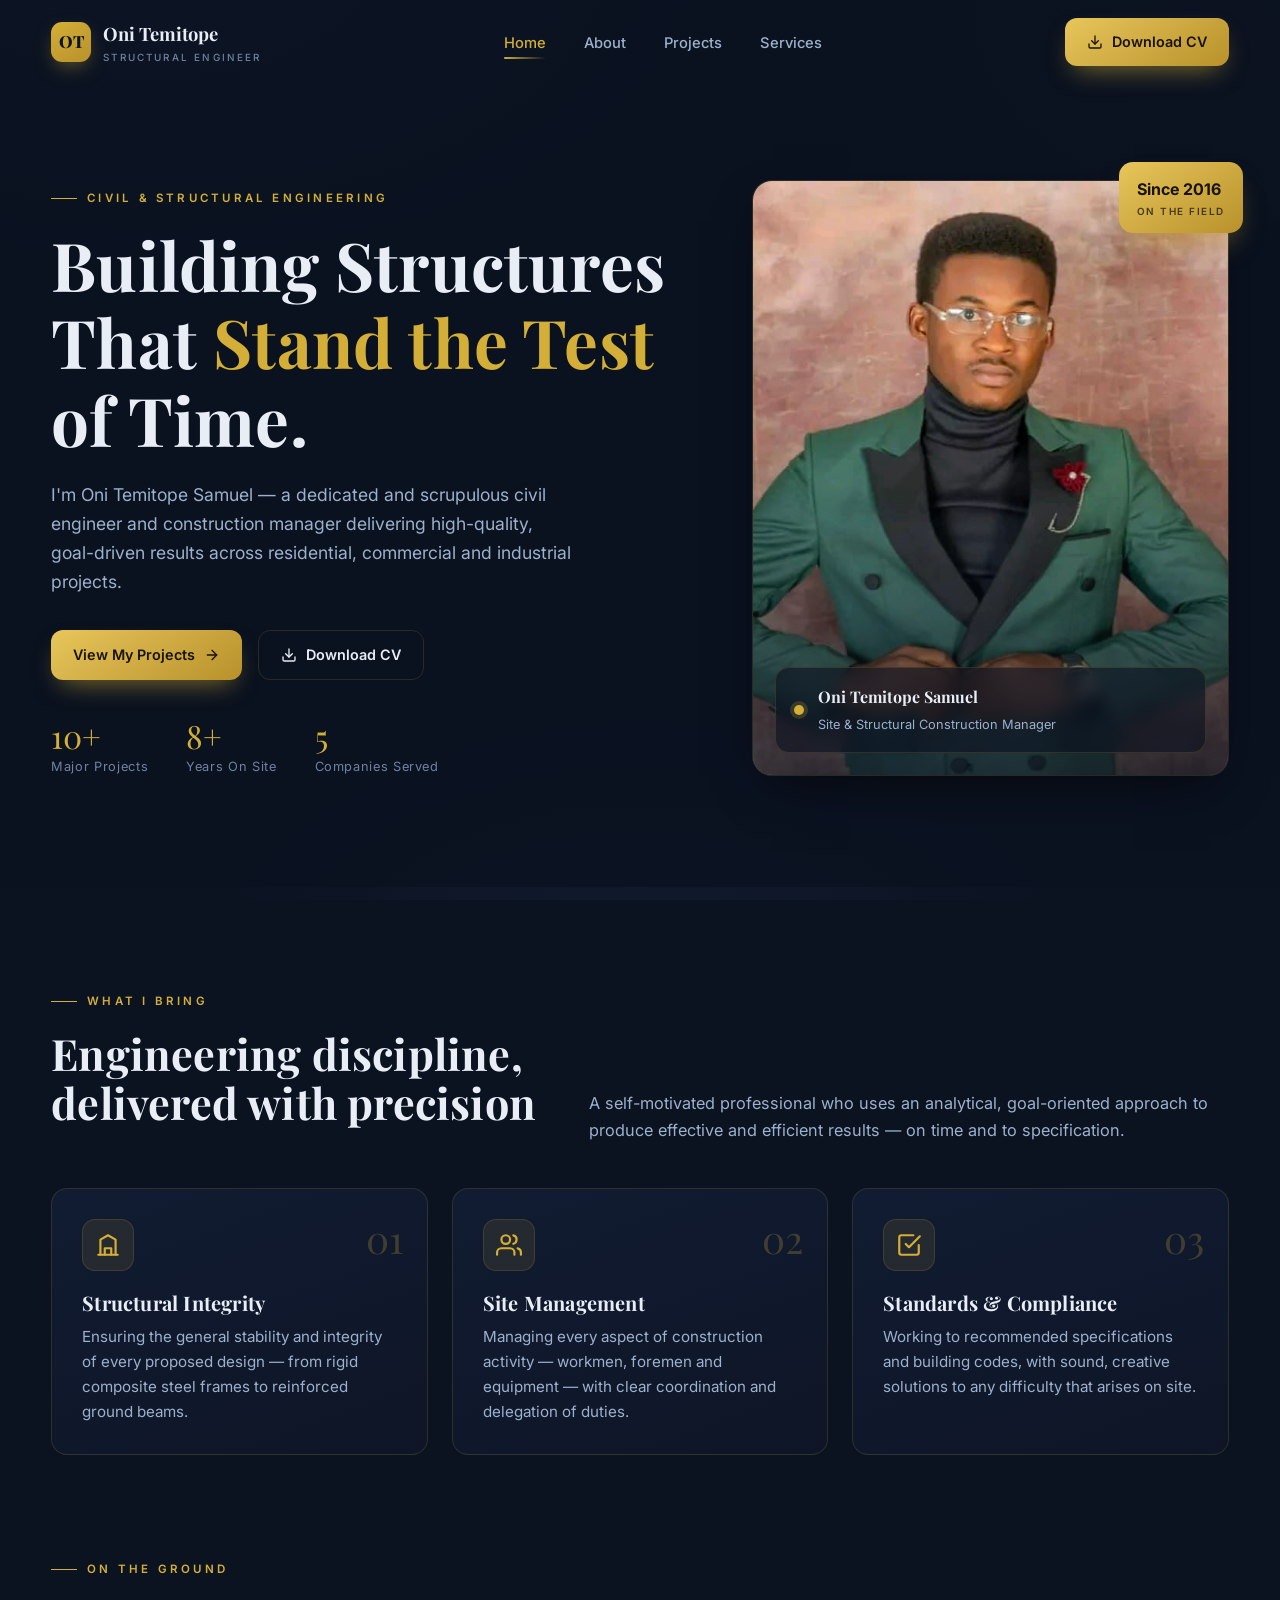
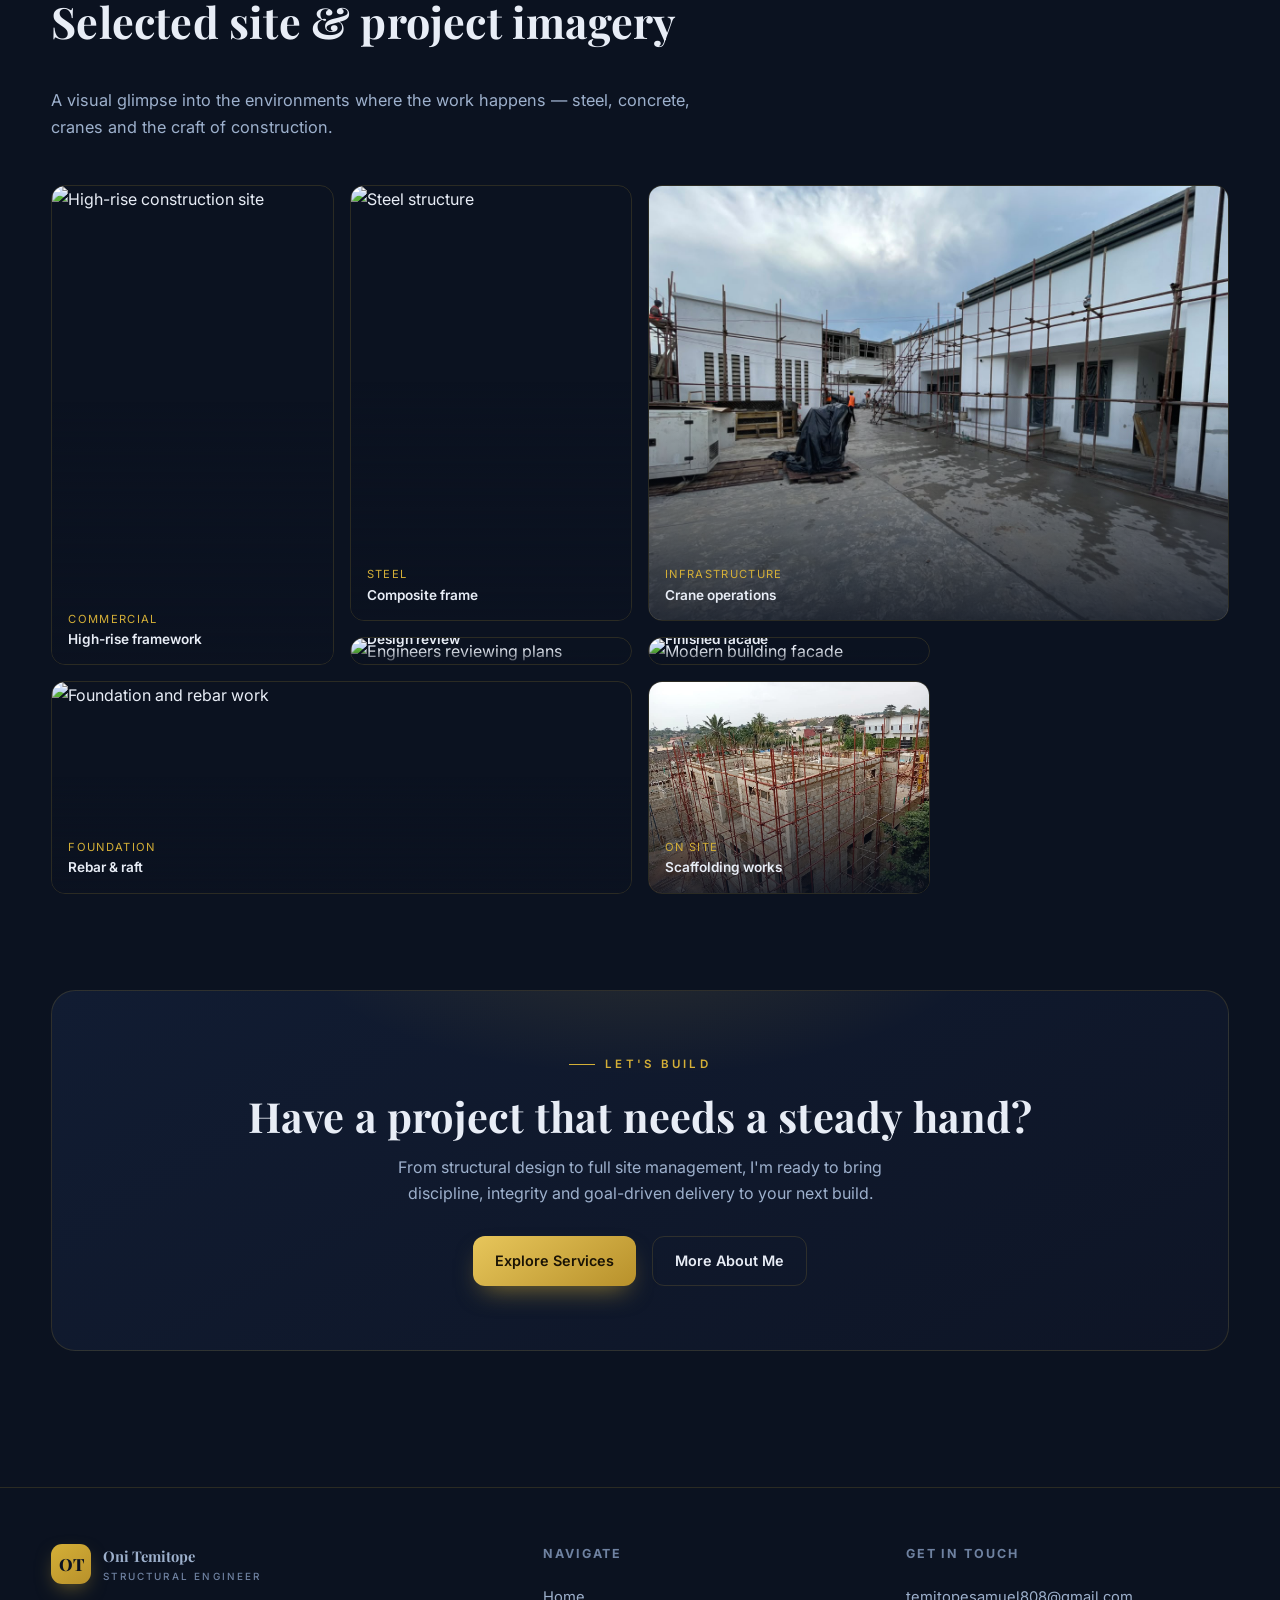
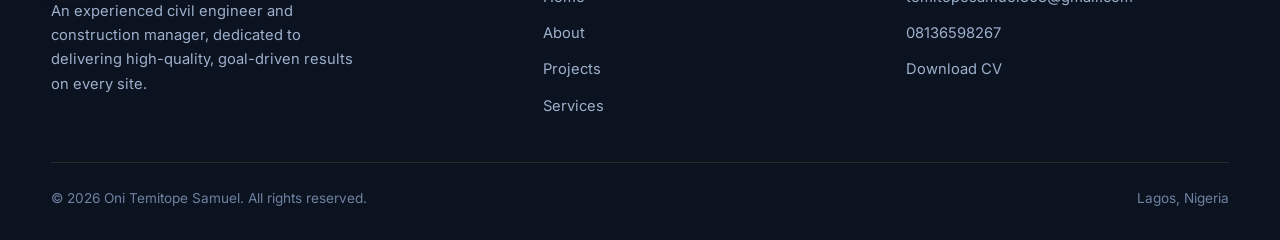
==== index.html @ b6494498 "Initial commit" ====
<!DOCTYPE html>
<html lang="en">
<head>
<meta charset="UTF-8">
<meta name="viewport" content="width=device-width, initial-scale=1.0">
<title>Oni Temitope Samuel — Civil &amp; Structural Engineer</title>
<meta name="description" content="Portfolio of Oni Temitope Samuel, an experienced civil and structural construction manager delivering high-quality, goal-driven results.">
<link rel="preconnect" href="https://fonts.googleapis.com">
<link rel="preconnect" href="https://fonts.gstatic.com" crossorigin>
<link href="https://fonts.googleapis.com/css2?family=Inter:wght@400;500;600;700&family=Playfair+Display:wght@600;700&display=swap" rel="stylesheet">
<link rel="stylesheet" href="css/style.css">
</head>
<body>

<!-- ===== Header ===== -->
<header class="site-header">
  <div class="container nav">
    <a href="index.html" class="brand">
      <span class="mark">OT</span>
      <span>Oni Temitope<small>Structural Engineer</small></span>
    </a>
    <ul class="nav-links">
      <li><a href="index.html" class="active">Home</a></li>
      <li><a href="about.html">About</a></li>
      <li><a href="projects.html">Projects</a></li>
      <li><a href="services.html">Services</a></li>
    </ul>
    <div class="nav-cta">
      <a href="assets/Oni_Temitope_Samuel_CV.pdf" download class="btn btn-gold">
        <svg viewBox="0 0 24 24" fill="none" stroke="currentColor" stroke-width="2" stroke-linecap="round" stroke-linejoin="round"><path d="M21 15v4a2 2 0 0 1-2 2H5a2 2 0 0 1-2-2v-4"/><polyline points="7 10 12 15 17 10"/><line x1="12" y1="15" x2="12" y2="3"/></svg>
        <span class="btn-text">Download CV</span>
      </a>
      <button class="menu-toggle" aria-label="Menu">
        <svg viewBox="0 0 24 24" fill="none" stroke="currentColor" stroke-width="2" stroke-linecap="round"><line x1="3" y1="6" x2="21" y2="6"/><line x1="3" y1="12" x2="21" y2="12"/><line x1="3" y1="18" x2="21" y2="18"/></svg>
      </button>
    </div>
  </div>
</header>

<!-- ===== Hero ===== -->
<section class="hero">
  <div class="container hero-grid">
    <div class="hero-copy reveal">
      <span class="eyebrow">Civil &amp; Structural Engineering</span>
      <h1>
        <span class="line">Building Structures</span>
        <span class="line">That <span class="gold">Stand the Test</span></span>
        <span class="line">of Time.</span>
      </h1>
      <p class="hero-lead">I'm Oni Temitope Samuel — a dedicated and scrupulous civil engineer and construction manager delivering high-quality, goal-driven results across residential, commercial and industrial projects.</p>
      <div class="hero-actions">
        <a href="projects.html" class="btn btn-gold">View My Projects
          <svg viewBox="0 0 24 24" fill="none" stroke="currentColor" stroke-width="2" stroke-linecap="round" stroke-linejoin="round"><line x1="5" y1="12" x2="19" y2="12"/><polyline points="12 5 19 12 12 19"/></svg>
        </a>
        <a href="assets/Oni_Temitope_Samuel_CV.pdf" download class="btn btn-ghost">
          <svg viewBox="0 0 24 24" fill="none" stroke="currentColor" stroke-width="2" stroke-linecap="round" stroke-linejoin="round"><path d="M21 15v4a2 2 0 0 1-2 2H5a2 2 0 0 1-2-2v-4"/><polyline points="7 10 12 15 17 10"/><line x1="12" y1="15" x2="12" y2="3"/></svg>
          Download CV
        </a>
      </div>
      <div class="hero-stats">
        <div class="stat"><div class="num">10+</div><div class="lbl">Major Projects</div></div>
        <div class="stat"><div class="num">8+</div><div class="lbl">Years On Site</div></div>
        <div class="stat"><div class="num">5</div><div class="lbl">Companies Served</div></div>
      </div>
    </div>
    
    <div class="hero-visual reveal">
      <div class="hero-float">Since 2016<small>On the field</small></div>
      <div class="hero-card">
        <img src="./assets/Tmi.jpeg" alt="Oni Temitope Samuel">
        <div class="hero-badge">
          <span class="dot"></span>
          <div><b>Oni Temitope Samuel</b><br><span>Site &amp; Structural Construction Manager</span></div>
        </div>
      </div>
    </div>
  </div>
</section>

<!-- ===== Intro / value ===== -->
<section class="section">
  <div class="container">
    <div class="feature-head reveal">
      <div>
        <span class="eyebrow">What I Bring</span>
        <h2 class="section-title">Engineering discipline,<br>delivered with precision</h2>
      </div>
      <p class="section-lead">A self-motivated professional who uses an analytical, goal-oriented approach to produce effective and efficient results — on time and to specification.</p>
    </div>
    <div class="grid-3">
      <div class="card reveal">
        <span class="num-tag">01</span>
        <div class="ic"><svg viewBox="0 0 24 24" fill="none" stroke-width="2" stroke-linecap="round" stroke-linejoin="round"><path d="M3 21h18"/><path d="M5 21V7l7-4 7 4v14"/><path d="M9 21v-6h6v6"/></svg></div>
        <h3>Structural Integrity</h3>
        <p>Ensuring the general stability and integrity of every proposed design — from rigid composite steel frames to reinforced ground beams.</p>
      </div>
      <div class="card reveal">
        <span class="num-tag">02</span>
        <div class="ic"><svg viewBox="0 0 24 24" fill="none" stroke-width="2" stroke-linecap="round" stroke-linejoin="round"><path d="M17 21v-2a4 4 0 0 0-4-4H5a4 4 0 0 0-4 4v2"/><circle cx="9" cy="7" r="4"/><path d="M23 21v-2a4 4 0 0 0-3-3.87"/><path d="M16 3.13a4 4 0 0 1 0 7.75"/></svg></div>
        <h3>Site Management</h3>
        <p>Managing every aspect of construction activity — workmen, foremen and equipment — with clear coordination and delegation of duties.</p>
      </div>
      <div class="card reveal">
        <span class="num-tag">03</span>
        <div class="ic"><svg viewBox="0 0 24 24" fill="none" stroke-width="2" stroke-linecap="round" stroke-linejoin="round"><path d="M9 11l3 3L22 4"/><path d="M21 12v7a2 2 0 0 1-2 2H5a2 2 0 0 1-2-2V5a2 2 0 0 1 2-2h11"/></svg></div>
        <h3>Standards &amp; Compliance</h3>
        <p>Working to recommended specifications and building codes, with sound, creative solutions to any difficulty that arises on site.</p>
      </div>
    </div>
  </div>
</section>

<!-- ===== Gallery ===== -->
<section class="section" style="padding-top:0">
  <div class="container">
    <div class="feature-head reveal">
      <div>
        <span class="eyebrow">On the Ground</span>
        <h2 class="section-title">Selected site &amp; project imagery</h2>
      </div>
      <p class="section-lead">A visual glimpse into the environments where the work happens — steel, concrete, cranes and the craft of construction.</p>
    </div>
    <div class="gallery reveal">
      <figure class="tall">
        <img src="https://images.unsplash.com/photo-1503387762-592deb58ef4e?auto=format&fit=crop&w=700&q=80" alt="High-rise construction site">
        <figcaption><small>Commercial</small>High-rise framework</figcaption>
      </figure>
      <figure>
        <img src="https://images.unsplash.com/photo-1504307651254-35680f356dfd?auto=format&fit=crop&w=700&q=80" alt="Steel structure">
        <figcaption><small>Steel</small>Composite frame</figcaption>
      </figure>
      <figure class="wide">
        <img src="./assets/Prop1.jpeg" alt="Construction cranes at sunset">
        <figcaption><small>Infrastructure</small>Crane operations</figcaption>
      </figure>
      <figure>
        <img src="https://images.unsplash.com/photo-1521791136064-7986c2920216?auto=format&fit=crop&w=700&q=80" alt="Engineers reviewing plans">
        <figcaption><small>Planning</small>Design review</figcaption>
      </figure>
      <figure>
        <img src="https://images.unsplash.com/photo-1487958449943-2429e8be8625?auto=format&fit=crop&w=700&q=80" alt="Modern building facade">
        <figcaption><small>Architecture</small>Finished facade</figcaption>
      </figure>
      <figure class="wide">
        <img src="https://images.unsplash.com/photo-1517089152318-42ec560349c0?auto=format&fit=crop&w=1000&q=80" alt="Foundation and rebar work">
        <figcaption><small>Foundation</small>Rebar &amp; raft</figcaption>
      </figure>
      <figure>
        <img src="./assets/Prop2.jpeg" alt="Worker on scaffolding">
        <figcaption><small>On site</small>Scaffolding works</figcaption>
      </figure>
    </div>
  </div>
</section>

<!-- ===== CTA ===== -->
<section class="section" style="padding-top:0">
  <div class="container">
    <div class="cta-band reveal">
      <span class="eyebrow" style="justify-content:center;display:flex">Let's Build</span>
      <h2>Have a project that needs a steady hand?</h2>
      <p>From structural design to full site management, I'm ready to bring discipline, integrity and goal-driven delivery to your next build.</p>
      <div class="cta-actions">
        <a href="services.html" class="btn btn-gold">Explore Services</a>
        <a href="about.html" class="btn btn-ghost">More About Me</a>
      </div>
    </div>
  </div>
</section>

<!-- ===== Footer ===== -->
<footer class="site-footer">
  <div class="container">
    <div class="footer-grid">
      <div class="footer-about">
        <a href="index.html" class="brand"><span class="mark">OT</span><span>Oni Temitope<small>Structural Engineer</small></span></a>
        <p>An experienced civil engineer and construction manager, dedicated to delivering high-quality, goal-driven results on every site.</p>
      </div>
      <div>
        <h5>Navigate</h5>
        <ul>
          <li><a href="index.html">Home</a></li>
          <li><a href="about.html">About</a></li>
          <li><a href="projects.html">Projects</a></li>
          <li><a href="services.html">Services</a></li>
        </ul>
      </div>
      <div>
        <h5>Get in touch</h5>
        <ul>
          <li><a href="mailto:temitopesamuel808@gmail.com">temitopesamuel808@gmail.com</a></li>
          <li><a href="tel:08136598267">08136598267</a></li>
          <li><a href="assets/Oni_Temitope_Samuel_CV.pdf" download>Download CV</a></li>
        </ul>
      </div>
    </div>
    <div class="footer-bottom">
      <span>&copy; <span class="year"></span> Oni Temitope Samuel. All rights reserved.</span>
      <span>Lagos, Nigeria</span>
    </div>
  </div>
</footer>

<div class="lightbox"><button class="close" aria-label="Close">&times;</button><img src="" alt="Preview"></div>
<script src="js/main.js"></script>
</body>
</html>
---- css/style.css ----
:root{
  --slate-900:#0b1220;
  --slate-850:#0e1526;
  --slate-800:#111c32;
  --slate-700:#17233d;
  --slate-600:#1f2f4d;
  --line:rgba(212,175,55,.16);
  --gold:#d4af37;
  --gold-soft:#e7c65b;
  --gold-deep:#b8912b;
  --text:#e8edf6;
  --muted:#9db0cc;
  --muted-2:#6f82a1;
  --white:#ffffff;
  --radius:16px;
  --shadow:0 20px 50px -20px rgba(0,0,0,.7);
  --maxw:1180px;
  --ease:cubic-bezier(.22,.61,.36,1);
}
*{margin:0;padding:0;box-sizing:border-box}
html{scroll-behavior:smooth}
body{
  font-family:'Inter',system-ui,-apple-system,Segoe UI,Roboto,Helvetica,Arial,sans-serif;
  background:var(--slate-900);
  color:var(--text);
  line-height:1.65;
  overflow-x:hidden;
  -webkit-font-smoothing:antialiased;
}
body::before{
  content:"";position:fixed;inset:0;z-index:-2;
  background:
    radial-gradient(900px 500px at 12% -5%,rgba(31,47,77,.7),transparent 60%),
    radial-gradient(700px 480px at 100% 0%,rgba(212,175,55,.06),transparent 55%),
    radial-gradient(800px 600px at 50% 120%,rgba(23,35,61,.8),transparent 60%),
    var(--slate-900);
}
h1,h2,h3,h4{font-family:'Playfair Display',Georgia,serif;font-weight:700;line-height:1.15;letter-spacing:.2px}
a{text-decoration:none;color:inherit}
img{max-width:100%;display:block}
.container{width:min(var(--maxw),92%);margin-inline:auto}
.gold{color:var(--gold)}
.section{padding:96px 0}
.eyebrow{
  display:inline-flex;align-items:center;gap:10px;
  font-family:'Inter',sans-serif;font-size:.72rem;font-weight:600;
  letter-spacing:.28em;text-transform:uppercase;color:var(--gold);
  margin-bottom:18px;
}
.eyebrow::before{content:"";width:26px;height:1px;background:var(--gold)}
.section-title{font-size:clamp(1.8rem,4vw,2.7rem);margin-bottom:16px}
.section-lead{color:var(--muted);max-width:640px;font-size:1.02rem}

/* ---------- Header ---------- */
.site-header{
  position:fixed;top:0;left:0;right:0;z-index:100;
  transition:background .4s var(--ease),backdrop-filter .4s,border-color .4s,padding .4s;
  border-bottom:1px solid transparent;padding:18px 0;
}
.site-header.scrolled{
  background:rgba(11,18,32,.82);backdrop-filter:blur(14px);
  border-bottom:1px solid var(--line);padding:12px 0;
}
.nav{display:flex;align-items:center;justify-content:space-between;gap:24px}
.brand{display:flex;align-items:center;gap:12px;font-family:'Playfair Display',serif;font-weight:700;font-size:1.15rem}
.brand .mark{
  width:40px;height:40px;border-radius:11px;display:grid;place-items:center;
  background:linear-gradient(145deg,var(--gold),var(--gold-deep));
  color:var(--slate-900);font-weight:800;font-size:1.05rem;
  box-shadow:0 8px 20px -6px rgba(212,175,55,.5);
}
.brand small{display:block;font-family:'Inter',sans-serif;font-weight:500;font-size:.62rem;letter-spacing:.22em;text-transform:uppercase;color:var(--muted-2)}
.nav-links{display:flex;align-items:center;gap:6px;list-style:none}
.nav-links a{
  position:relative;padding:9px 16px;font-size:.92rem;font-weight:500;color:var(--muted);
  border-radius:10px;transition:color .25s;
}
.nav-links a:hover{color:var(--text)}
.nav-links a.active{color:var(--gold)}
.nav-links a.active::after{
  content:"";position:absolute;left:16px;right:16px;bottom:2px;height:2px;
  background:linear-gradient(90deg,var(--gold),transparent);border-radius:2px;
}
.nav-cta{display:flex;align-items:center;gap:14px}
.btn{
  display:inline-flex;align-items:center;gap:9px;cursor:pointer;border:none;
  font-family:'Inter',sans-serif;font-weight:600;font-size:.9rem;
  padding:12px 22px;border-radius:12px;transition:transform .25s var(--ease),box-shadow .3s,background .3s;
}
.btn svg{width:16px;height:16px}
.btn-gold{background:linear-gradient(145deg,var(--gold-soft),var(--gold-deep));color:#1a1305;box-shadow:0 12px 26px -10px rgba(212,175,55,.6)}
.btn-gold:hover{transform:translateY(-2px);box-shadow:0 18px 36px -12px rgba(212,175,55,.75)}
.btn-ghost{background:transparent;color:var(--text);border:1px solid var(--line)}
.btn-ghost:hover{border-color:var(--gold);color:var(--gold);transform:translateY(-2px)}
.menu-toggle{display:none;background:none;border:none;color:var(--text);cursor:pointer;padding:6px}
.menu-toggle svg{width:26px;height:26px}

/* ---------- Hero ---------- */
.hero {
  position: relative;
  padding: 180px 0 110px;
  overflow: hidden;
  /* Set the structural site image as the section background */
  background: url("https://images.unsplash.com/photo-1541888946425-d81bb19240f5?auto=format&fit=crop&w=1920&q=80") center/cover no-repeat;
}

/* Dark overlay to ensure text contrast over the background image */
.hero::before {
  content: "";
  position: absolute;
  inset: 0;
  background: rgba(11, 18, 32, 0.85); 
  z-index: 1;
}

.hero-grid {
  position: relative;
  z-index: 2;
  display: grid;
  grid-template-columns: 1.15fr .85fr;
  gap: 56px;
  align-items: center;
}

.hero h1 { font-size: clamp(2.4rem, 6vw, 4.2rem); margin-bottom: 22px; }
.hero h1 .line { display: block; }
.hero-lead { color: var(--muted); font-size: 1.1rem; max-width: 520px; margin-bottom: 34px; }
.hero-actions { display: flex; flex-wrap: wrap; gap: 16px; margin-bottom: 40px; }
.hero-stats { display: flex; gap: 38px; flex-wrap: wrap; }
.stat .num { font-family: 'Playfair Display', serif; font-size: 2rem; color: var(--gold); line-height: 1; }
.stat .lbl { font-size: .8rem; color: var(--muted-2); letter-spacing: .05em; margin-top: 4px; }

.hero-visual { position: relative; }
.hero-card {
  position: relative;
  border-radius: 20px;
  overflow: hidden;
  border: 1px solid var(--line);
  box-shadow: var(--shadow);
  aspect-ratio: 4/5;
  background: rgba(11, 18, 32, 0.4); /* Placeholder visual container */
}

.hero-card img {
  width: 100%;
  height: 100%;
  object-fit: cover;
  filter: saturate(1.05) contrast(1.02);
}

.hero-card::after {
  content: "";
  position: absolute;
  inset: 0;
  background: linear-gradient(180deg, transparent 40%, rgba(11, 18, 32, .75));
}

.hero-badge {
  position: absolute;
  bottom: 22px;
  left: 22px;
  right: 22px;
  z-index: 2;
  background: rgba(11, 18, 32, .6);
  backdrop-filter: blur(8px);
  border: 1px solid var(--line);
  border-radius: 14px;
  padding: 16px 18px;
  display: flex;
  align-items: center;
  gap: 14px;
}

.hero-badge .dot {
  width: 10px;
  height: 10px;
  border-radius: 50%;
  background: var(--gold);
  box-shadow: 0 0 0 4px rgba(212, 175, 55, .2);
}

.hero-badge b { font-family: 'Playfair Display', serif; }
.hero-badge span { font-size: .8rem; color: var(--muted); }

.hero-float {
  position: absolute;
  top: -18px;
  right: -14px;
  background: linear-gradient(145deg, var(--gold-soft), var(--gold-deep));
  color: #1a1305;
  padding: 14px 18px;
  border-radius: 14px;
  font-weight: 700;
  box-shadow: 0 16px 30px -12px rgba(212, 175, 55, .6);
  z-index: 3;
}

.hero-float small {
  display: block;
  font-family: 'Inter';
  font-weight: 600;
  font-size: .62rem;
  letter-spacing: .15em;
  text-transform: uppercase;
  opacity: .75;
}

.page-hero { padding: 170px 0 90px; text-align: center; position: relative; }
.page-hero .eyebrow { justify-content: center; }
.page-hero h1 { font-size: clamp(2.2rem, 5.5vw, 3.6rem); margin-bottom: 18px; }
.page-hero p { color: var(--muted); max-width: 620px; margin: 0 auto; font-size: 1.08rem; }
.crumbs { margin-top: 26px; font-size: .85rem; color: var(--muted-2); }
.crumbs a:hover { color: var(--gold); }
/* ---------- Gallery ---------- */
.gallery{display:grid;grid-template-columns:repeat(4,1fr);gap:16px;margin-top:44px}
.gallery figure{position:relative;border-radius:14px;overflow:hidden;border:1px solid var(--line);cursor:pointer}
.gallery figure img{width:100%;height:100%;object-fit:cover;transition:transform .6s var(--ease)}
.gallery figure:hover img{transform:scale(1.08)}
.gallery figure::after{content:"";position:absolute;inset:0;background:linear-gradient(180deg,transparent 45%,rgba(11,18,32,.82))}
.gallery figcaption{position:absolute;left:16px;bottom:14px;z-index:2;font-size:.85rem;font-weight:600}
.gallery figcaption small{display:block;font-weight:400;color:var(--gold);font-size:.7rem;letter-spacing:.12em;text-transform:uppercase}
.gallery .tall{grid-row:span 2}
.gallery .wide{grid-column:span 2}

/* ---------- Feature cards ---------- */
.feature-head{display:flex;justify-content:space-between;align-items:flex-end;gap:24px;flex-wrap:wrap}
.grid-3{display:grid;grid-template-columns:repeat(3,1fr);gap:24px;margin-top:44px}
.grid-2{display:grid;grid-template-columns:repeat(2,1fr);gap:24px;margin-top:44px}
.card{
  background:linear-gradient(160deg,var(--slate-800),var(--slate-850));
  border:1px solid var(--line);border-radius:var(--radius);padding:30px;
  transition:transform .35s var(--ease),border-color .35s,box-shadow .35s;position:relative;overflow:hidden;
}
.card::before{content:"";position:absolute;top:0;left:0;right:0;height:2px;background:linear-gradient(90deg,var(--gold),transparent);opacity:0;transition:opacity .35s}
.card:hover{transform:translateY(-6px);border-color:rgba(212,175,55,.4);box-shadow:var(--shadow)}
.card:hover::before{opacity:1}
.card .ic{width:52px;height:52px;border-radius:13px;display:grid;place-items:center;background:rgba(212,175,55,.1);border:1px solid var(--line);margin-bottom:20px}
.card .ic svg{width:26px;height:26px;stroke:var(--gold)}
.card h3{font-size:1.25rem;margin-bottom:10px}
.card p{color:var(--muted);font-size:.95rem}
.card .num-tag{font-family:'Playfair Display',serif;font-size:2.4rem;color:rgba(212,175,55,.25);position:absolute;top:18px;right:24px}

/* ---------- About ---------- */
.about-split{display:grid;grid-template-columns:.9fr 1.1fr;gap:56px;align-items:center}
.about-img{position:relative;border-radius:20px;overflow:hidden;border:1px solid var(--line);box-shadow:var(--shadow)}
.about-img img{width:100%;aspect-ratio:3/4;object-fit:cover}
.about-frame{position:absolute;inset:16px;border:1px solid rgba(212,175,55,.35);border-radius:14px;pointer-events:none}
.timeline{position:relative;margin-top:44px;padding-left:30px}
.timeline::before{content:"";position:absolute;left:7px;top:6px;bottom:6px;width:2px;background:linear-gradient(180deg,var(--gold),transparent)}
.tl-item{position:relative;padding-bottom:32px}
.tl-item:last-child{padding-bottom:0}
.tl-item::before{content:"";position:absolute;left:-30px;top:5px;width:16px;height:16px;border-radius:50%;background:var(--slate-900);border:3px solid var(--gold)}
.tl-item .role{font-family:'Playfair Display',serif;font-size:1.15rem}
.tl-item .org{color:var(--gold);font-size:.9rem;font-weight:600;margin:2px 0 2px}
.tl-item .date{color:var(--muted-2);font-size:.8rem;letter-spacing:.05em;margin-bottom:8px}
.tl-item p{color:var(--muted);font-size:.93rem}
.skill-list{list-style:none;margin-top:24px;display:grid;gap:18px}
.skill-list li{}
.skill-list .top{display:flex;justify-content:space-between;font-size:.9rem;margin-bottom:7px}
.skill-list .top b{font-weight:600}
.skill-list .top span{color:var(--gold)}
.bar{height:7px;border-radius:6px;background:var(--slate-700);overflow:hidden}
.bar i{display:block;height:100%;border-radius:6px;background:linear-gradient(90deg,var(--gold-deep),var(--gold-soft));width:0;transition:width 1.3s var(--ease)}
.tag-row{display:flex;flex-wrap:wrap;gap:10px;margin-top:22px}
.tag{padding:8px 15px;border-radius:20px;background:rgba(212,175,55,.08);border:1px solid var(--line);font-size:.82rem;color:var(--muted)}

/* ---------- Projects ---------- */
.proj-filter{display:flex;flex-wrap:wrap;gap:10px;margin-top:36px;justify-content:center}
.proj-filter button{background:transparent;border:1px solid var(--line);color:var(--muted);padding:9px 18px;border-radius:22px;font-size:.85rem;cursor:pointer;font-family:'Inter';transition:all .25s}
.proj-filter button.active,.proj-filter button:hover{background:var(--gold);color:#1a1305;border-color:var(--gold)}
.proj-grid{display:grid;grid-template-columns:repeat(3,1fr);gap:24px;margin-top:44px}
.proj{background:linear-gradient(160deg,var(--slate-800),var(--slate-850));border:1px solid var(--line);border-radius:var(--radius);overflow:hidden;transition:transform .35s var(--ease),box-shadow .35s,border-color .35s}
.proj:hover{transform:translateY(-6px);box-shadow:var(--shadow);border-color:rgba(212,175,55,.4)}
.proj .thumb{position:relative;aspect-ratio:16/11;overflow:hidden}
.proj .thumb img{width:100%;height:100%;object-fit:cover;transition:transform .6s var(--ease)}
.proj:hover .thumb img{transform:scale(1.08)}
.proj .thumb .cat{position:absolute;top:14px;left:14px;background:rgba(11,18,32,.75);backdrop-filter:blur(6px);border:1px solid var(--line);color:var(--gold);font-size:.7rem;letter-spacing:.1em;text-transform:uppercase;padding:6px 12px;border-radius:20px}
.proj .body{padding:24px}
.proj h3{font-size:1.2rem;margin-bottom:8px}
.proj .loc{color:var(--muted-2);font-size:.82rem;display:flex;align-items:center;gap:6px;margin-bottom:12px}
.proj p{color:var(--muted);font-size:.92rem}

/* ---------- CTA band ---------- */
.cta-band{position:relative;border-radius:24px;overflow:hidden;padding:64px 48px;text-align:center;border:1px solid var(--line);background:linear-gradient(150deg,var(--slate-800),var(--slate-850))}
.cta-band::before{content:"";position:absolute;inset:0;background:radial-gradient(600px 260px at 50% -20%,rgba(212,175,55,.14),transparent 60%)}
.cta-band>*{position:relative}
.cta-band h2{font-size:clamp(1.8rem,4vw,2.6rem);margin-bottom:14px}
.cta-band p{color:var(--muted);max-width:520px;margin:0 auto 30px}
.cta-actions{display:flex;gap:16px;justify-content:center;flex-wrap:wrap}

/* ---------- Contact ---------- */
.contact-grid{display:grid;grid-template-columns:repeat(3,1fr);gap:20px;margin-top:44px}
.contact-card{background:linear-gradient(160deg,var(--slate-800),var(--slate-850));border:1px solid var(--line);border-radius:var(--radius);padding:28px;text-align:center}
.contact-card .ic{width:52px;height:52px;border-radius:50%;display:grid;place-items:center;background:rgba(212,175,55,.1);margin:0 auto 16px}
.contact-card .ic svg{width:24px;height:24px;stroke:var(--gold)}
.contact-card h4{font-family:'Inter';font-size:.78rem;letter-spacing:.15em;text-transform:uppercase;color:var(--muted-2);margin-bottom:8px}
.contact-card a,.contact-card p{color:var(--text);font-size:.95rem;word-break:break-word}
.contact-card a:hover{color:var(--gold)}

/* ---------- Footer ---------- */
.site-footer{border-top:1px solid var(--line);padding:56px 0 30px;margin-top:40px}
.footer-grid{display:grid;grid-template-columns:1.4fr 1fr 1fr;gap:40px}
.footer-grid h5{font-family:'Inter';font-size:.78rem;letter-spacing:.15em;text-transform:uppercase;color:var(--muted-2);margin-bottom:18px}
.footer-grid ul{list-style:none;display:grid;gap:10px}
.footer-grid a{color:var(--muted);font-size:.92rem}
.footer-grid a:hover{color:var(--gold)}
.footer-about p{color:var(--muted);font-size:.92rem;max-width:320px;margin-top:14px}
.footer-bottom{display:flex;justify-content:space-between;align-items:center;gap:16px;flex-wrap:wrap;margin-top:44px;padding-top:24px;border-top:1px solid var(--line);color:var(--muted-2);font-size:.85rem}

/* ---------- Reveal animation ---------- */
.reveal{opacity:0;transform:translateY(28px);transition:opacity .7s var(--ease),transform .7s var(--ease)}
.reveal.in{opacity:1;transform:none}

/* ---------- Lightbox ---------- */
.lightbox{position:fixed;inset:0;z-index:200;background:rgba(6,10,18,.94);display:none;align-items:center;justify-content:center;padding:30px}
.lightbox.open{display:flex}
.lightbox img{max-width:92%;max-height:88%;border-radius:14px;border:1px solid var(--line)}
.lightbox .close{position:absolute;top:24px;right:30px;color:var(--text);background:none;border:none;font-size:2rem;cursor:pointer}

/* ---------- Responsive ---------- */
@media(max-width:960px){
  .hero-grid,.about-split{grid-template-columns:1fr;gap:40px}
  .hero-visual{max-width:420px;margin:0 auto}
  .grid-3,.proj-grid,.contact-grid,.gallery{grid-template-columns:repeat(2,1fr)}
  .footer-grid{grid-template-columns:1fr 1fr}
  .nav-links{
    position:fixed;inset:0 0 0 auto;width:min(300px,80%);flex-direction:column;
    align-items:flex-start;gap:6px;background:var(--slate-850);padding:100px 24px 40px;
    border-left:1px solid var(--line);transform:translateX(105%);transition:transform .4s var(--ease);z-index:99;
  }
  .nav-links.open{transform:none}
  .nav-links a{width:100%;font-size:1.05rem;padding:12px 14px}
  .menu-toggle{display:block;z-index:101}
  .nav-cta .btn-text{display:none}
}
@media(max-width:560px){
  .section{padding:70px 0}
  .grid-3,.grid-2,.proj-grid,.contact-grid,.gallery,.footer-grid{grid-template-columns:1fr}
  .gallery .wide,.gallery .tall{grid-column:auto;grid-row:auto}
  .hero-stats{gap:24px}
  .cta-band{padding:44px 24px}
}
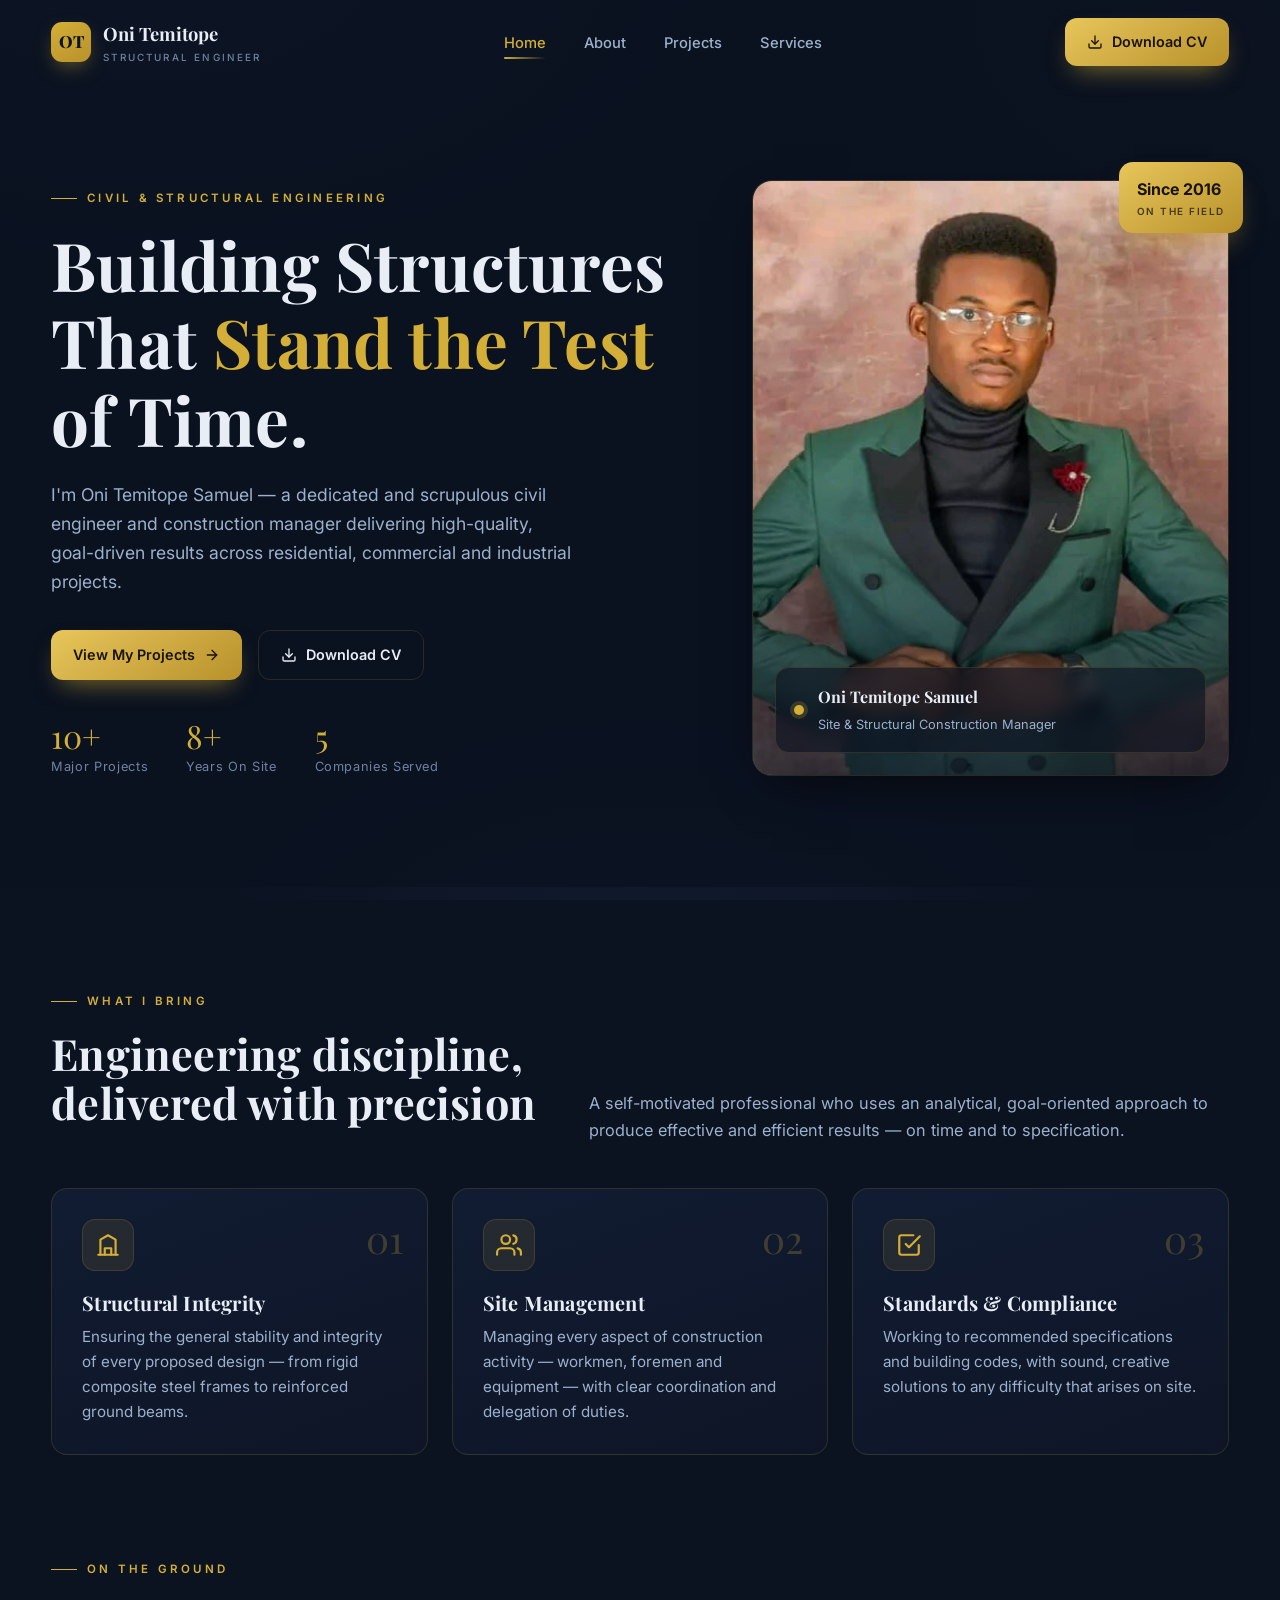
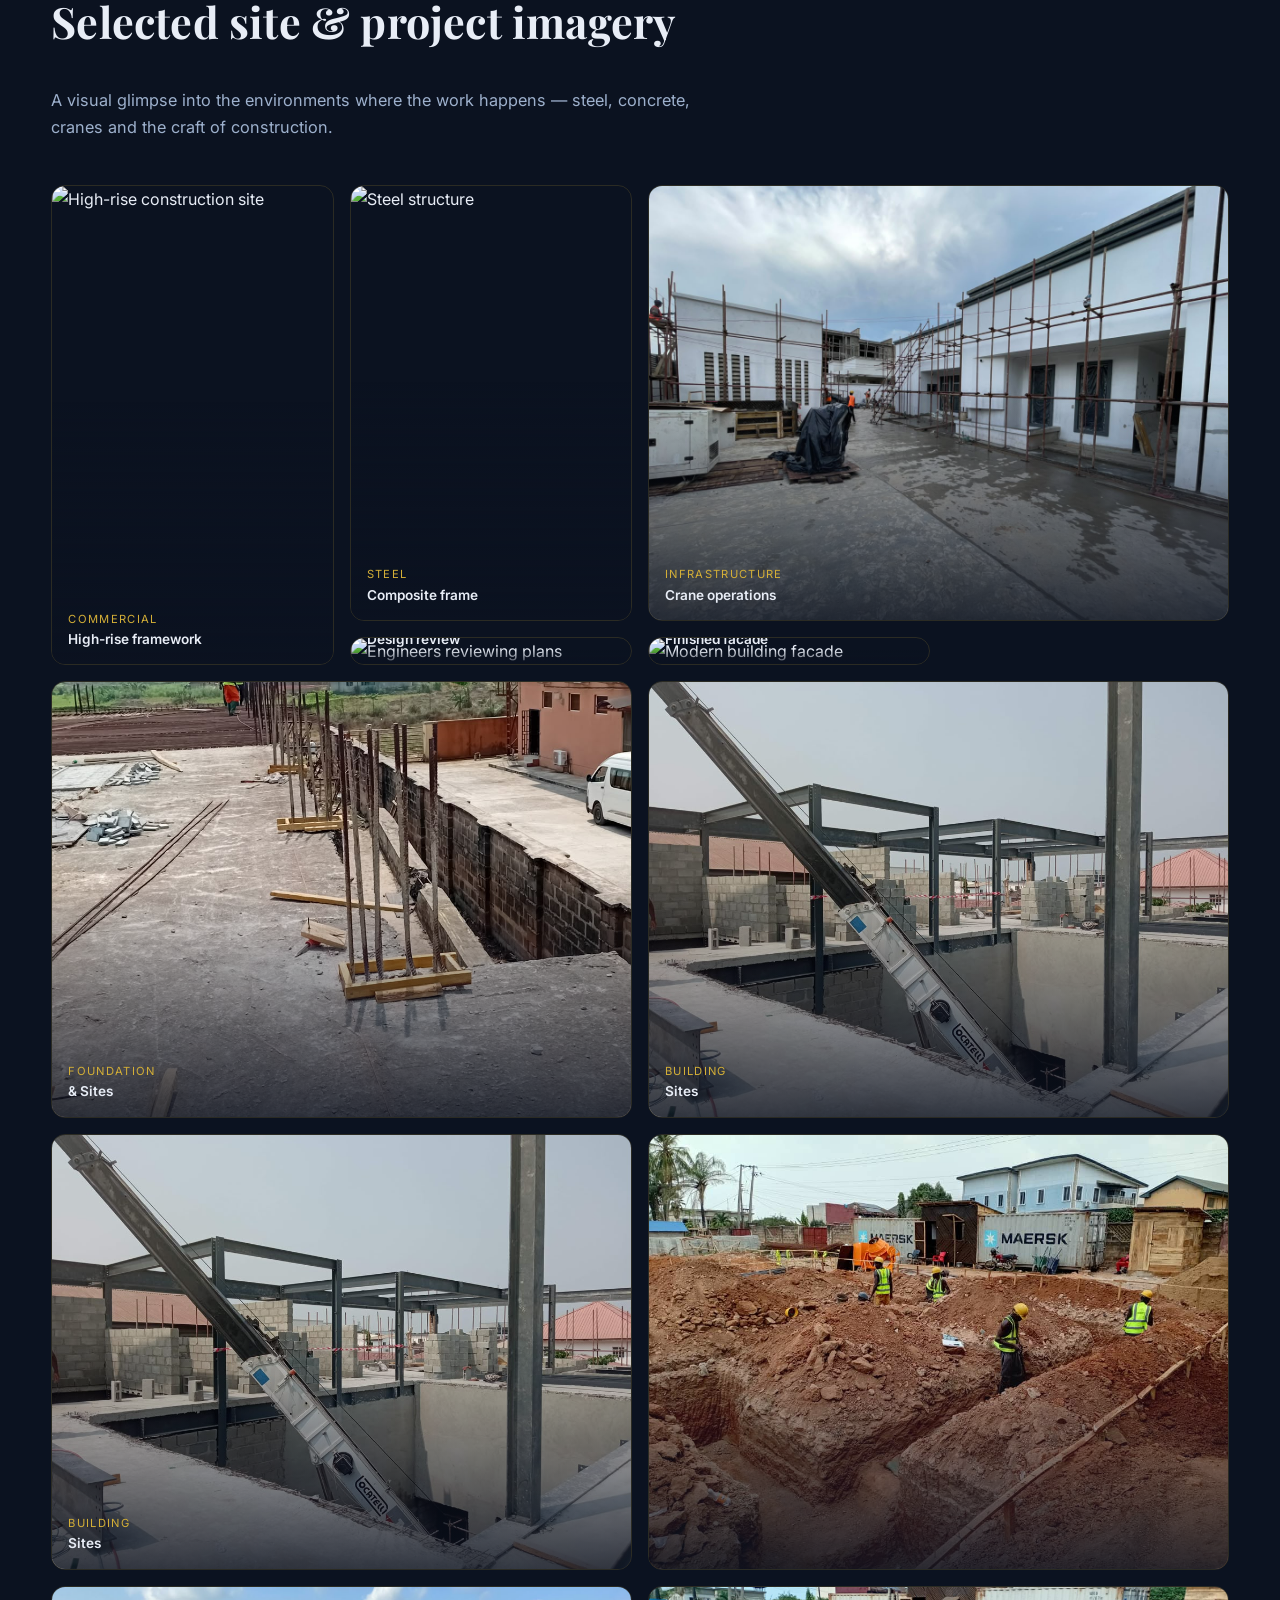
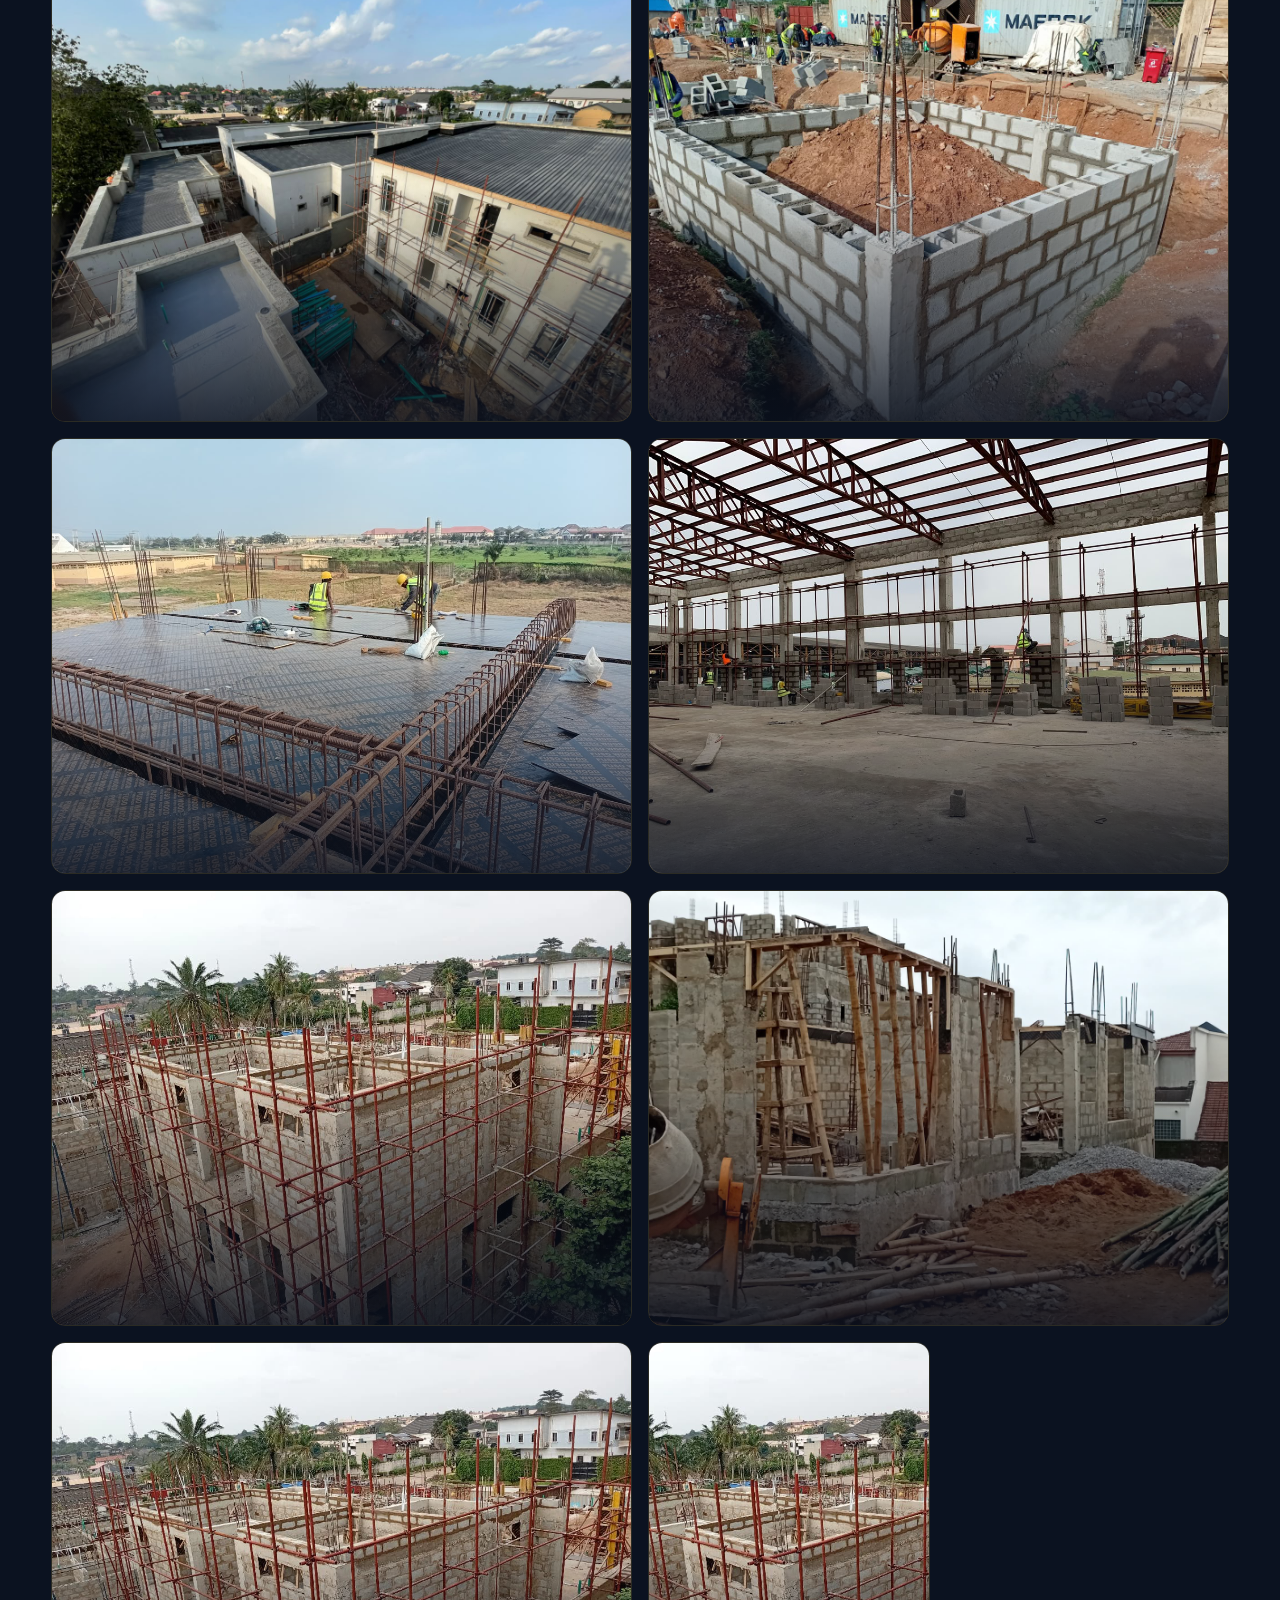
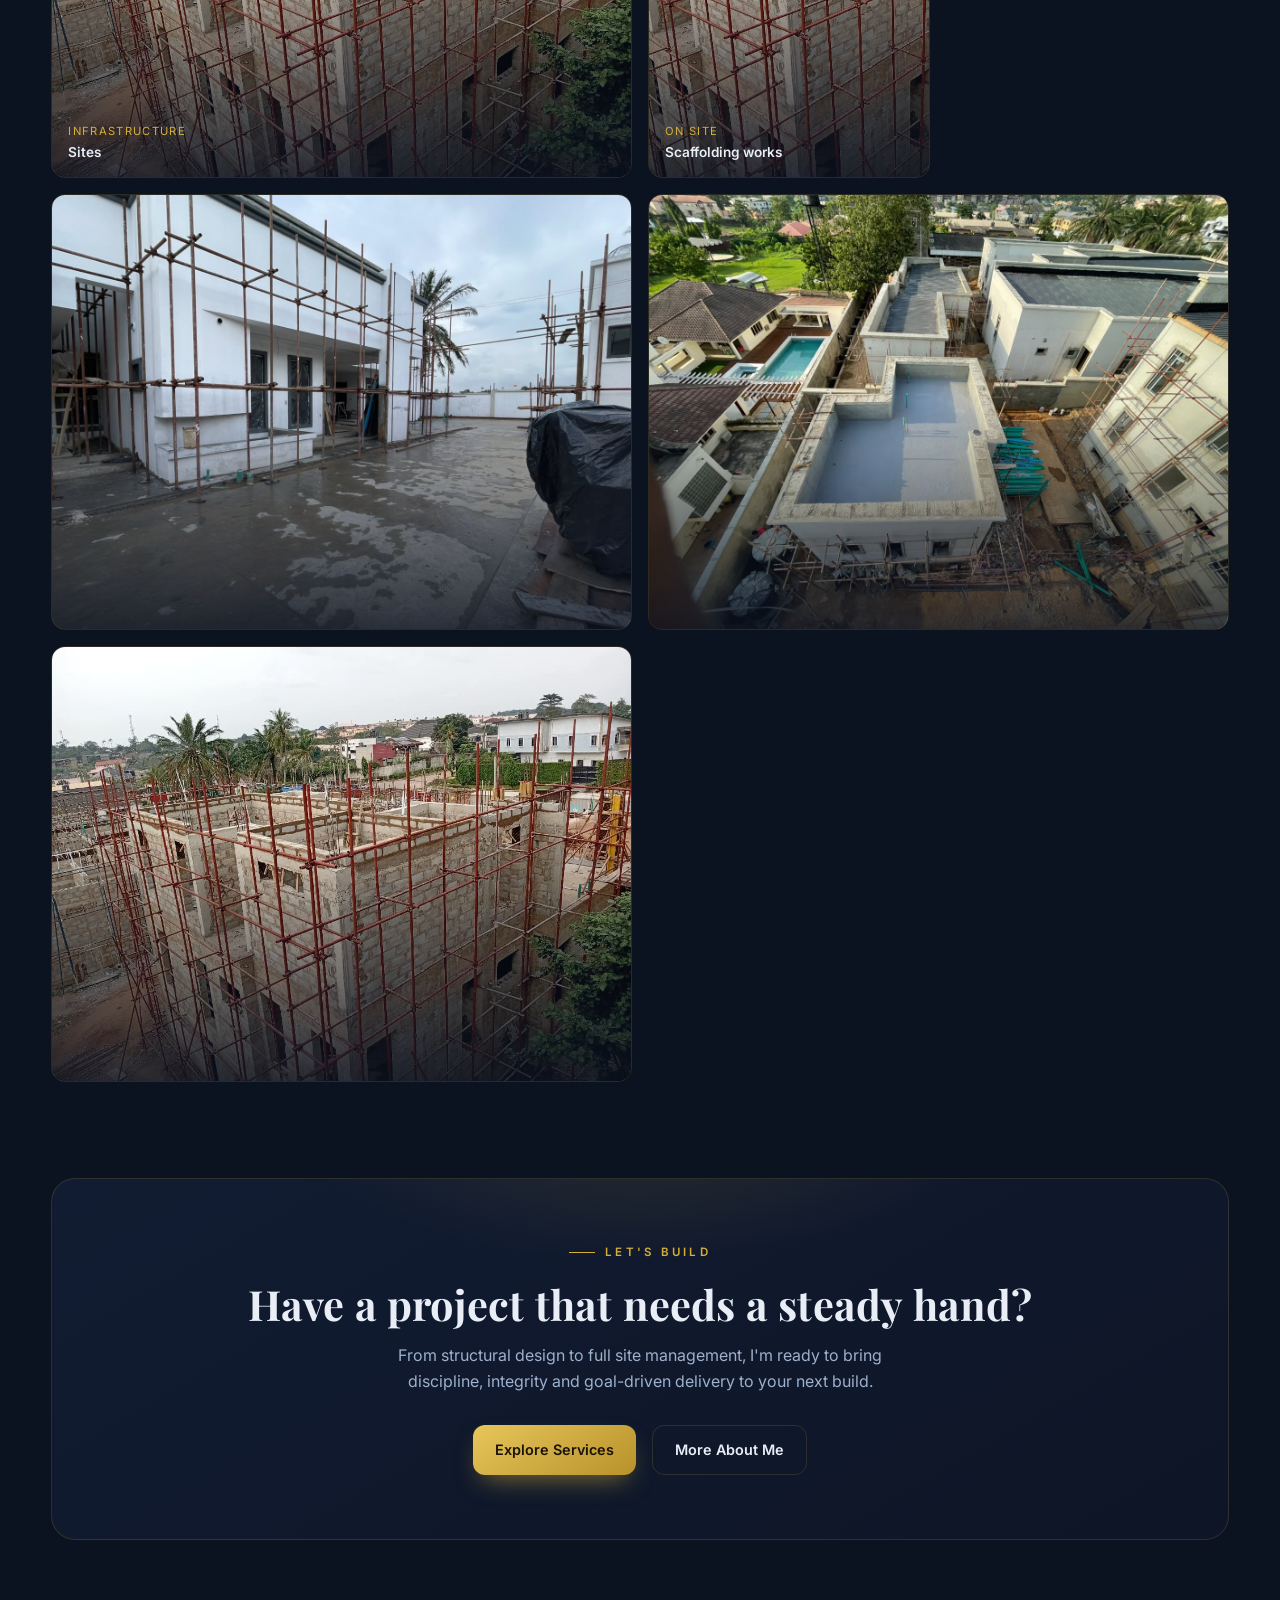
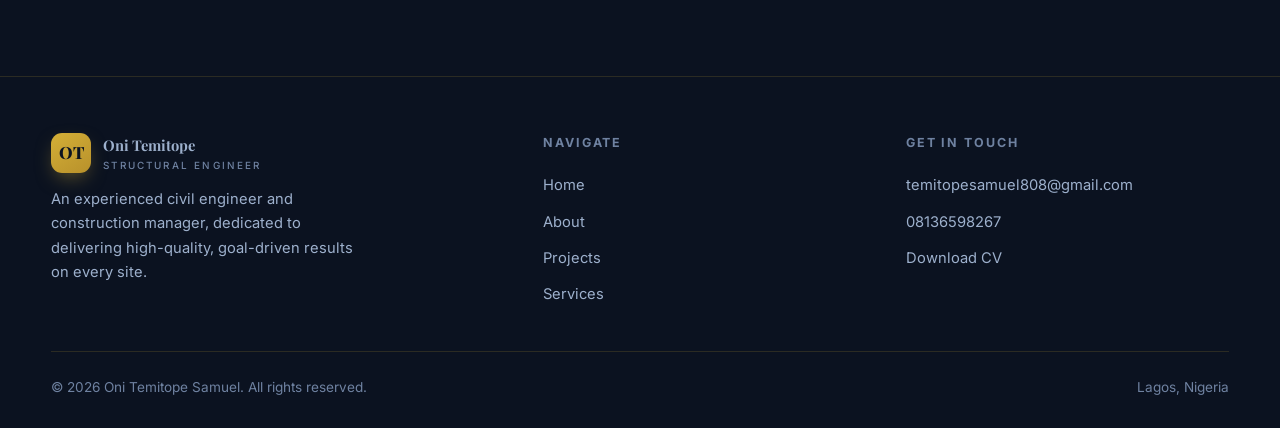
==== commit 89614848: "Update portfolio projects and images" ====
--- a/index.html
+++ b/index.html
@@ -120,7 +120,7 @@
       </div>
       <p class="section-lead">A visual glimpse into the environments where the work happens — steel, concrete, cranes and the craft of construction.</p>
     </div>
-    <div class="gallery reveal">
+    <div class="gallery">
       <figure class="tall">
         <img src="https://images.unsplash.com/photo-1503387762-592deb58ef4e?auto=format&fit=crop&w=700&q=80" alt="High-rise construction site">
         <figcaption><small>Commercial</small>High-rise framework</figcaption>
@@ -141,14 +141,72 @@
         <img src="https://images.unsplash.com/photo-1487958449943-2429e8be8625?auto=format&fit=crop&w=700&q=80" alt="Modern building facade">
         <figcaption><small>Architecture</small>Finished facade</figcaption>
       </figure>
-      <figure class="wide">
-        <img src="https://images.unsplash.com/photo-1517089152318-42ec560349c0?auto=format&fit=crop&w=1000&q=80" alt="Foundation and rebar work">
-        <figcaption><small>Foundation</small>Rebar &amp; raft</figcaption>
-      </figure>
+
+      <figure class="wide">
+        <img src="assets/Nehemiah project/WhatsApp Image 2026-09-19 at 17.22.21.jpeg" alt="Foundation">
+        <figcaption><small>Foundation</small> &amp; Sites </figcaption>
+      </figure>
+
+       <figure class="wide">
+        <img src="assets/lekki composite commecrial building/WhatsApp Image 2026-09-19 at 17.24.03.jpeg" alt="Commercial building">
+        <figcaption><small>Building</small>Sites </figcaption>
+      </figure>
+
+      <figure class="wide">
+        <img src="assets/lekki composite commecrial building/WhatsApp Image 2026-09-19 at 17.24.03.jpeg" alt="Commercial building">
+        <figcaption><small>Building</small>Sites </figcaption>
+      </figure>
+
+       <figure class="wide">
+        <img src="assets/pic3.jpeg" alt="Buildngs">
+      </figure>
+
+      <figure class="wide">
+        <img src="assets/ibadan project/WhatsApp Image 2026-09-19 at 17.24.33.jpeg" alt="Commercial building">
+      </figure>
+ <figure class="wide">
+        <img src="assets/ibadan project/WhatsApp Image 2026-09-19 at 19.13.44.jpeg" alt="Commercial building">
+      </figure>
+
+       <figure class="wide">
+        <img src="assets/Nehemiah project/WhatsApp Image 2026-09-19 at 17.22.20.jpeg" alt="Commercial building">
+      </figure>
+
+       <figure class="wide">
+        <img src="assets/Nehemiah project/WhatsApp Image 2026-09-19 at 17.22.23.jpeg" alt="Commercial building">
+      </figure>
+
+       <figure class="wide">
+        <img src="assets/ibadan project/WhatsApp Image 2026-09-19 at 19.13.41.jpeg" alt="Commercial building">
+      </figure>
+
+      <figure class="wide">
+        <img src="assets/pic6.jpeg" alt="Commercial building">
+         
+      </figure>
+
+ <figure class="wide">
+        <img src="assets/pic8.jpeg" alt="Buildngs">
+        <figcaption><small>Infrastructure</small>Sites </figcaption>
+      </figure>
+
       <figure>
         <img src="./assets/Prop2.jpeg" alt="Worker on scaffolding">
         <figcaption><small>On site</small>Scaffolding works</figcaption>
       </figure>
+
+       <figure class="wide">
+        <img src="assets/Prop3.jpeg" alt="Buildngs">
+      </figure>
+
+       <figure class="wide">
+        <img src="assets/pic10.jpeg" alt="Buildngs">
+      </figure>
+
+ <figure class="wide">
+        <img src="assets/pic8.jpeg" alt="Buildngs">
+      </figure>
+
     </div>
   </div>
 </section>
--- a/css/style.css
+++ b/css/style.css
@@ -255,7 +255,7 @@
 .tl-item .date{color:var(--muted-2);font-size:.8rem;letter-spacing:.05em;margin-bottom:8px}
 .tl-item p{color:var(--muted);font-size:.93rem}
 .skill-list{list-style:none;margin-top:24px;display:grid;gap:18px}
-.skill-list li{}
+.skill-list li
 .skill-list .top{display:flex;justify-content:space-between;font-size:.9rem;margin-bottom:7px}
 .skill-list .top b{font-weight:600}
 .skill-list .top span{color:var(--gold)}
@@ -339,4 +339,5 @@
   .gallery .wide,.gallery .tall{grid-column:auto;grid-row:auto}
   .hero-stats{gap:24px}
   .cta-band{padding:44px 24px}
-}+}
+ 
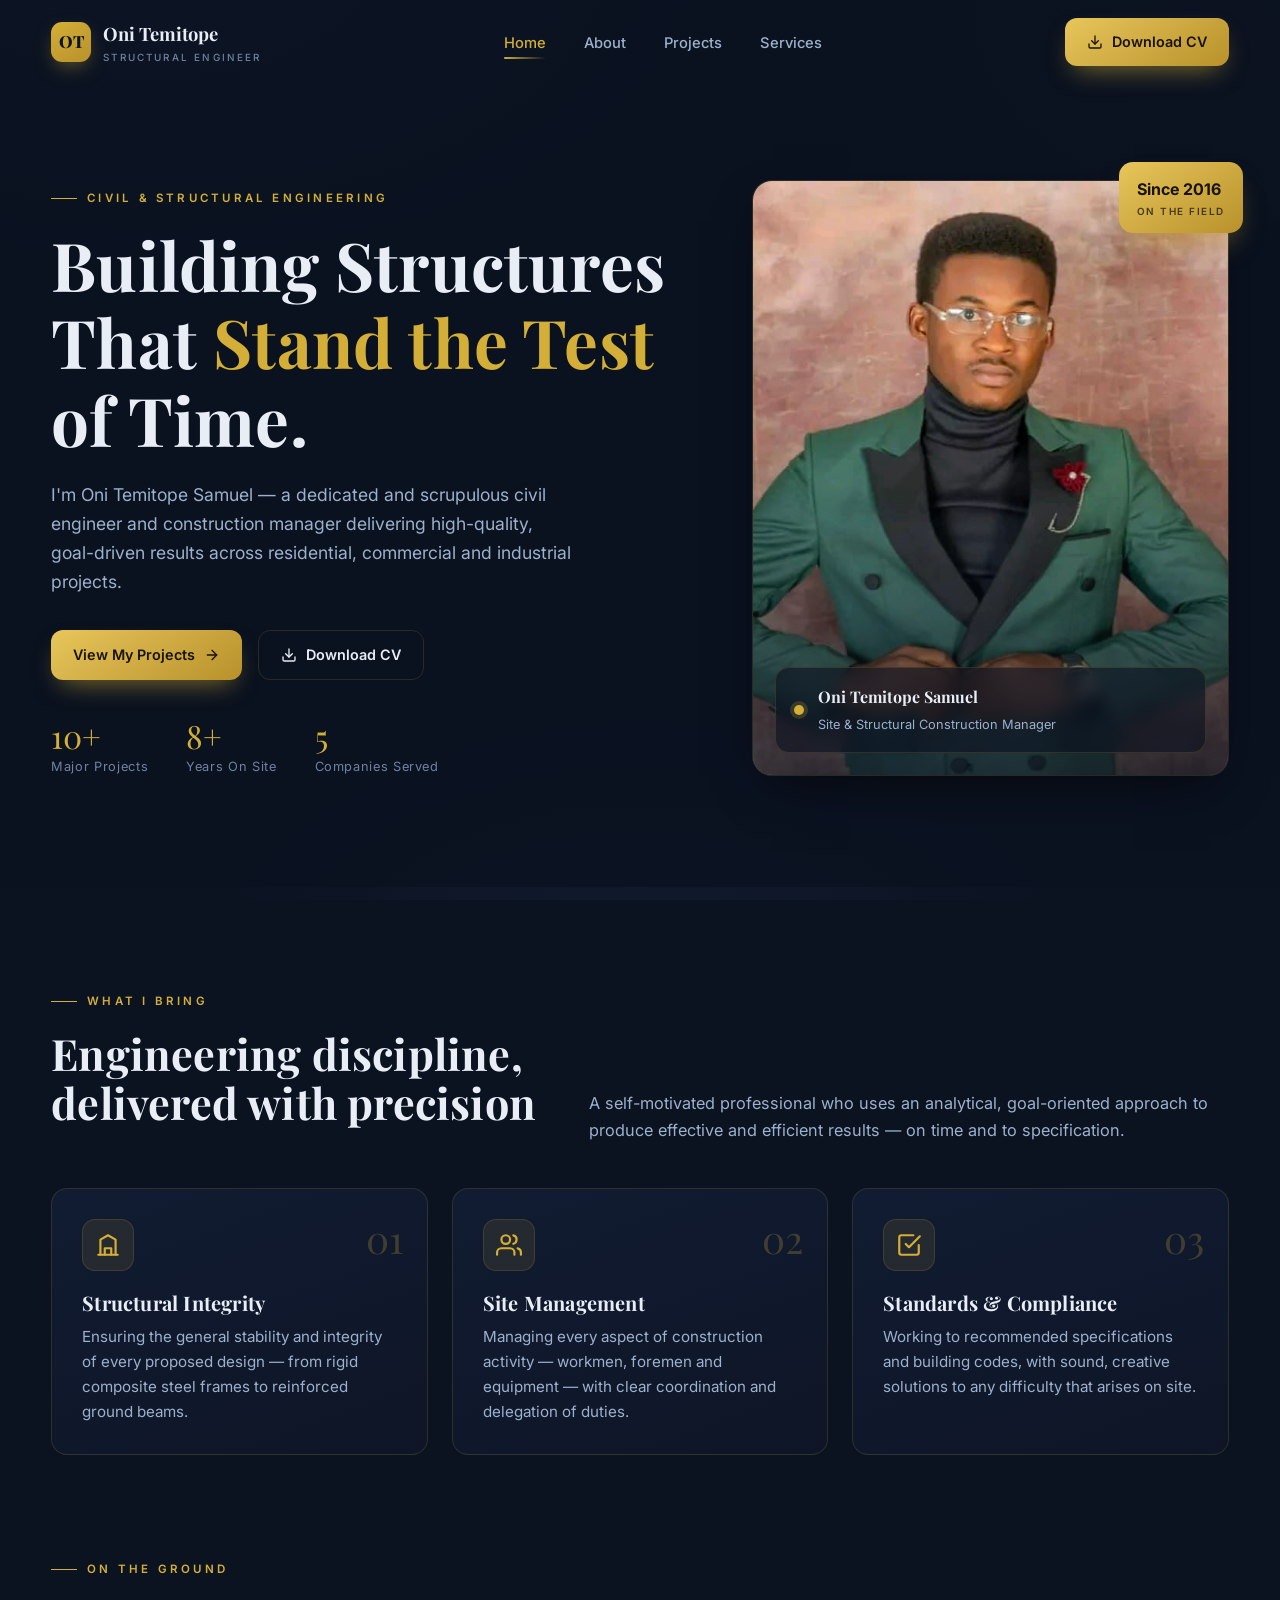
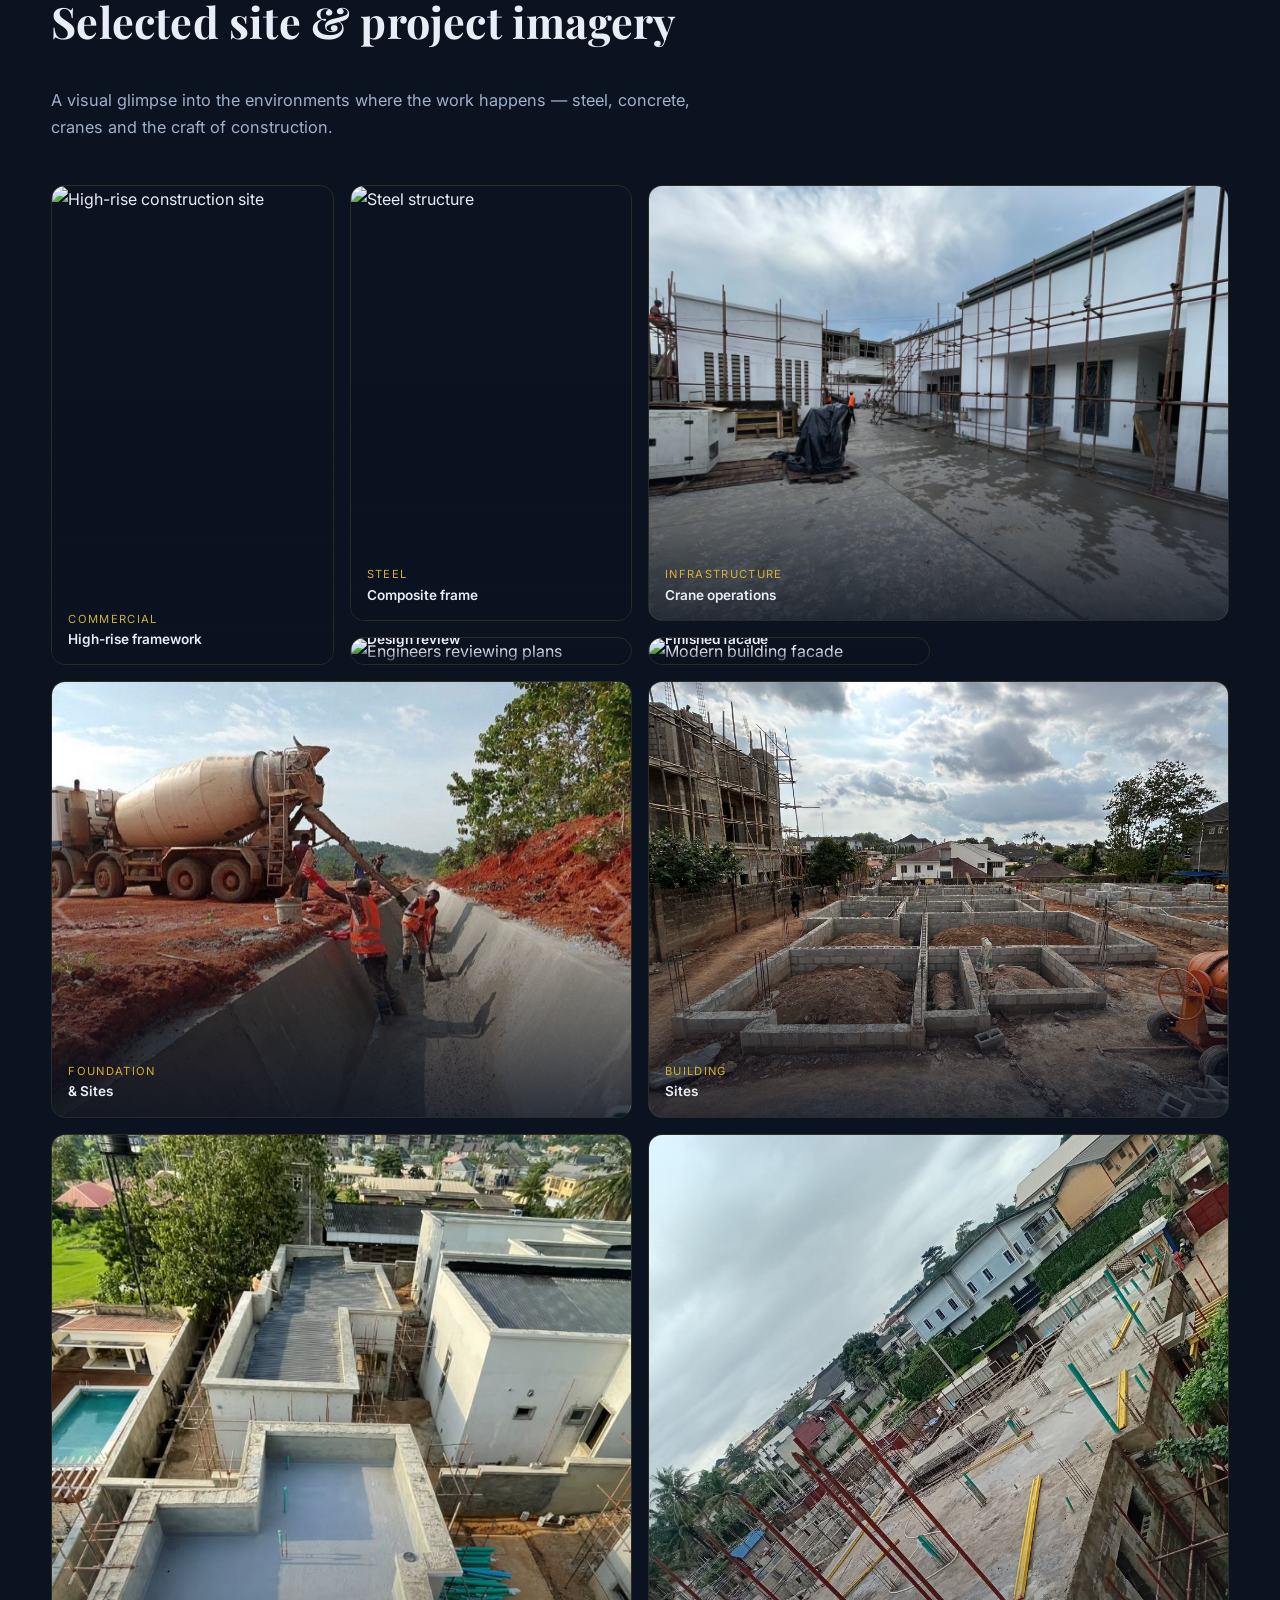
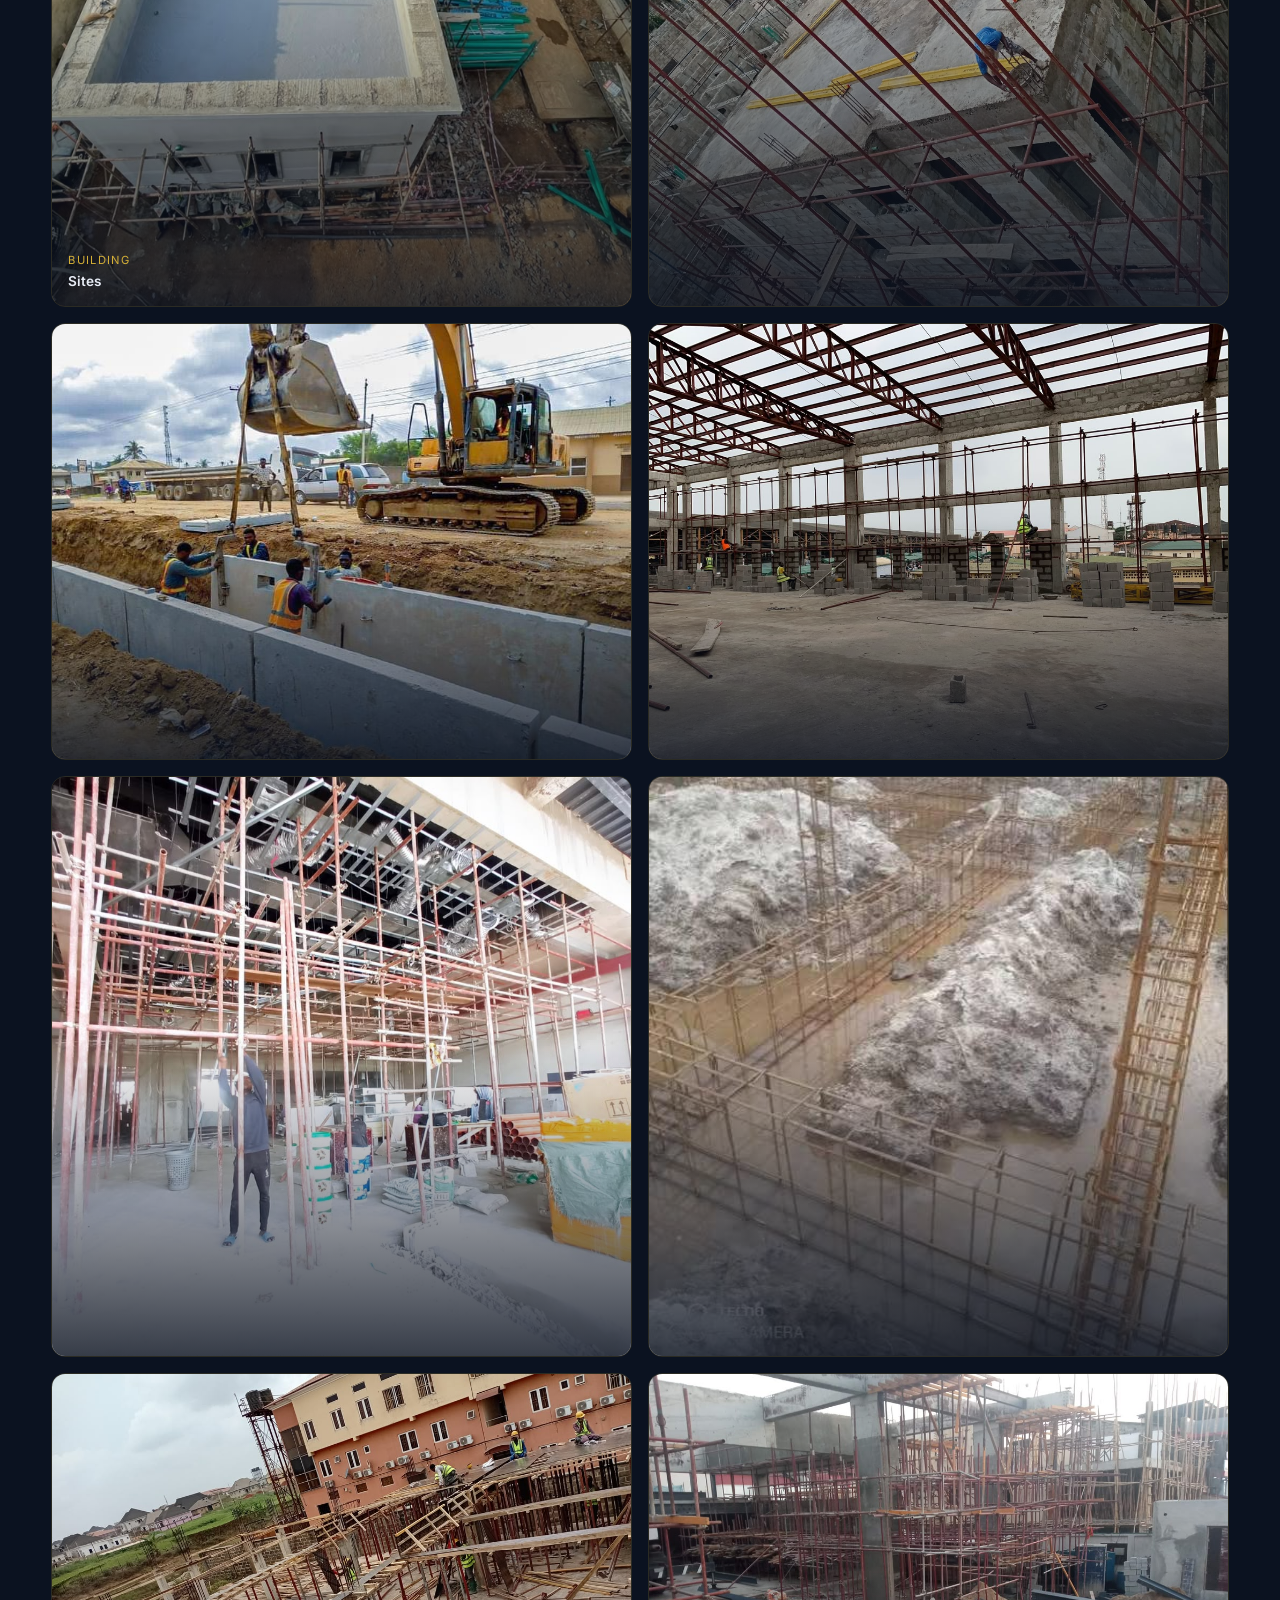
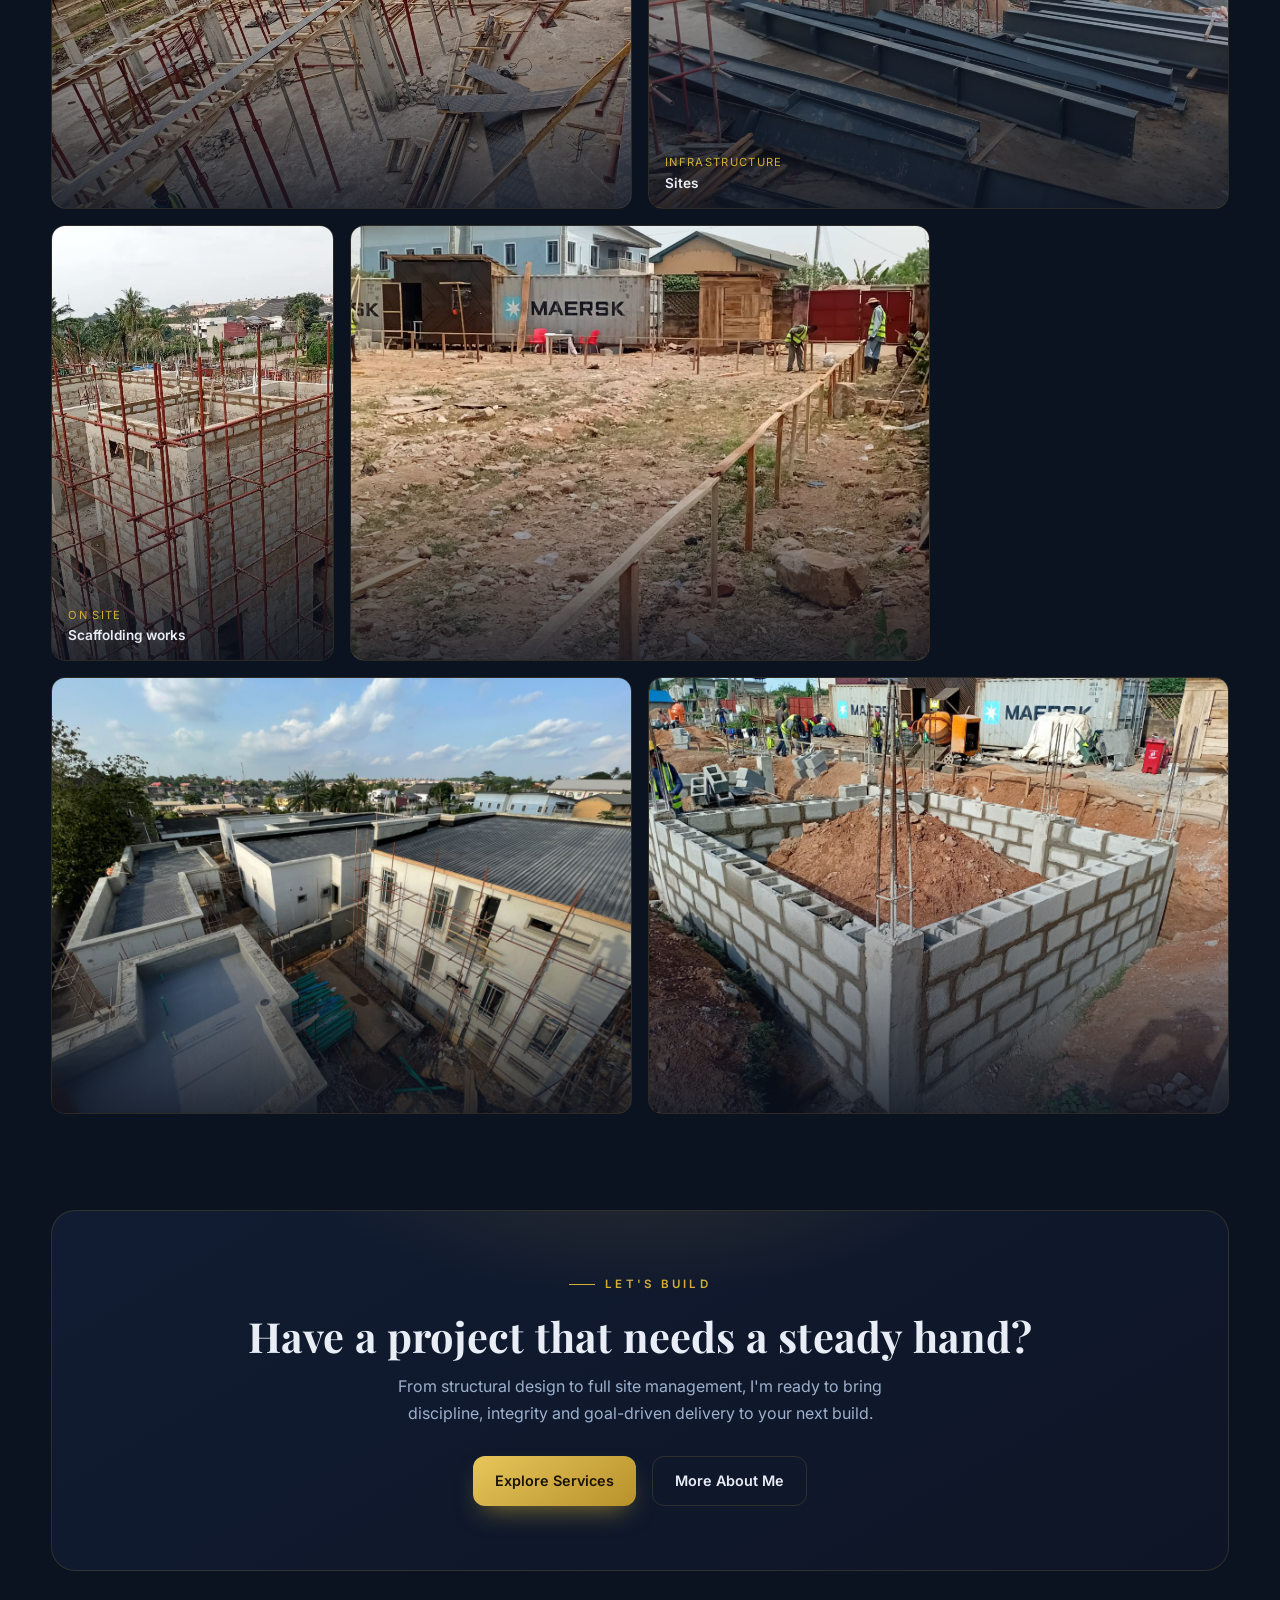
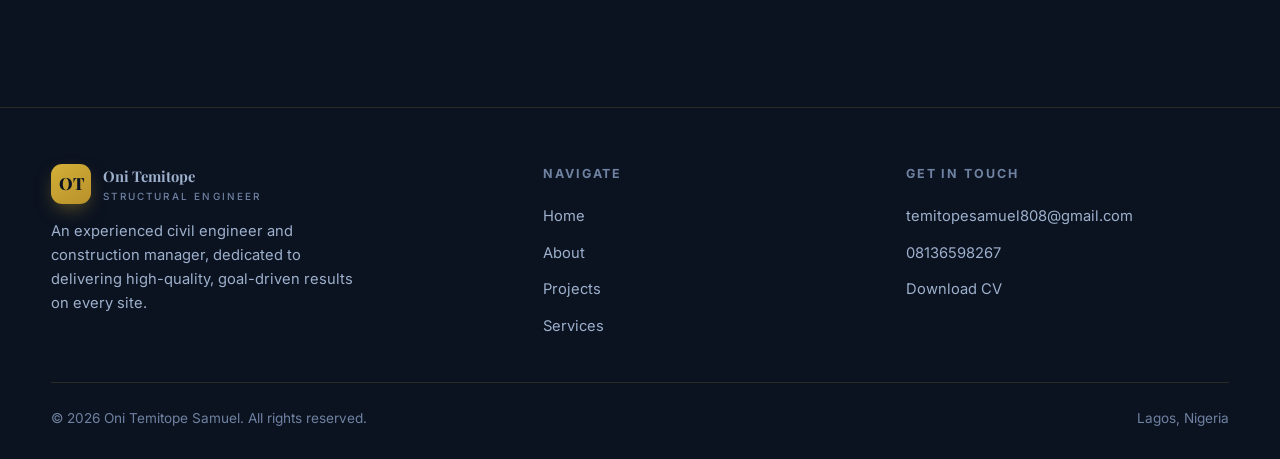
==== commit 3a292cb4: "Update project photos" ====
--- a/index.html
+++ b/index.html
@@ -143,50 +143,46 @@
       </figure>
 
       <figure class="wide">
-        <img src="assets/Nehemiah project/WhatsApp Image 2026-09-19 at 17.22.21.jpeg" alt="Foundation">
+        <img src="/assets/infrastructures.jpg" alt="Foundation">
         <figcaption><small>Foundation</small> &amp; Sites </figcaption>
       </figure>
 
        <figure class="wide">
-        <img src="assets/lekki composite commecrial building/WhatsApp Image 2026-09-19 at 17.24.03.jpeg" alt="Commercial building">
+        <img src="assets/pic5.jpeg" alt="Commercial building">
         <figcaption><small>Building</small>Sites </figcaption>
       </figure>
 
       <figure class="wide">
-        <img src="assets/lekki composite commecrial building/WhatsApp Image 2026-09-19 at 17.24.03.jpeg" alt="Commercial building">
+        <img src="assets/pic10.jpeg" alt="Commercial building">
         <figcaption><small>Building</small>Sites </figcaption>
       </figure>
 
        <figure class="wide">
-        <img src="assets/pic3.jpeg" alt="Buildngs">
-      </figure>
-
-      <figure class="wide">
-        <img src="assets/ibadan project/WhatsApp Image 2026-09-19 at 17.24.33.jpeg" alt="Commercial building">
+        <img src="assets/pic7.jpeg" alt="Buildngs">
+      </figure>
+
+      <figure class="wide">
+        <img src="assets/infrastructure.jpg" alt="Commercial building">
       </figure>
  <figure class="wide">
-        <img src="assets/ibadan project/WhatsApp Image 2026-09-19 at 19.13.44.jpeg" alt="Commercial building">
-      </figure>
-
-       <figure class="wide">
-        <img src="assets/Nehemiah project/WhatsApp Image 2026-09-19 at 17.22.20.jpeg" alt="Commercial building">
-      </figure>
-
-       <figure class="wide">
         <img src="assets/Nehemiah project/WhatsApp Image 2026-09-19 at 17.22.23.jpeg" alt="Commercial building">
       </figure>
 
        <figure class="wide">
-        <img src="assets/ibadan project/WhatsApp Image 2026-09-19 at 19.13.41.jpeg" alt="Commercial building">
-      </figure>
-
-      <figure class="wide">
-        <img src="assets/pic6.jpeg" alt="Commercial building">
+        <img src="assets/lekki composite commecrial building/WhatsApp Image 2026-09-19 at 17.24.04.jpeg" alt="Commercial building">
+      </figure>
+
+       <figure class="wide">
+        <img src="assets/images.jpg" alt="Commercial building">
+      </figure>
+
+      <figure class="wide">
+        <img src="assets/Nehemiah project/WhatsApp Image 2026-09-19 at 17.22.25.jpeg" alt="Commercial building">
          
       </figure>
 
  <figure class="wide">
-        <img src="assets/pic8.jpeg" alt="Buildngs">
+        <img src="assets/lekki composite commecrial building/WhatsApp Image 2026-09-19 at 17.24.05.jpeg" alt="Buildngs">
         <figcaption><small>Infrastructure</small>Sites </figcaption>
       </figure>
 
@@ -196,15 +192,15 @@
       </figure>
 
        <figure class="wide">
-        <img src="assets/Prop3.jpeg" alt="Buildngs">
-      </figure>
-
-       <figure class="wide">
-        <img src="assets/pic10.jpeg" alt="Buildngs">
+        <img src="assets/pic1.jpeg" alt="Buildngs">
+      </figure>
+
+       <figure class="wide">
+        <img src="assets/pic9.jpeg" alt="Buildngs">
       </figure>
 
  <figure class="wide">
-        <img src="assets/pic8.jpeg" alt="Buildngs">
+        <img src="assets/pic2.jpeg" alt="Buildngs">
       </figure>
 
     </div>
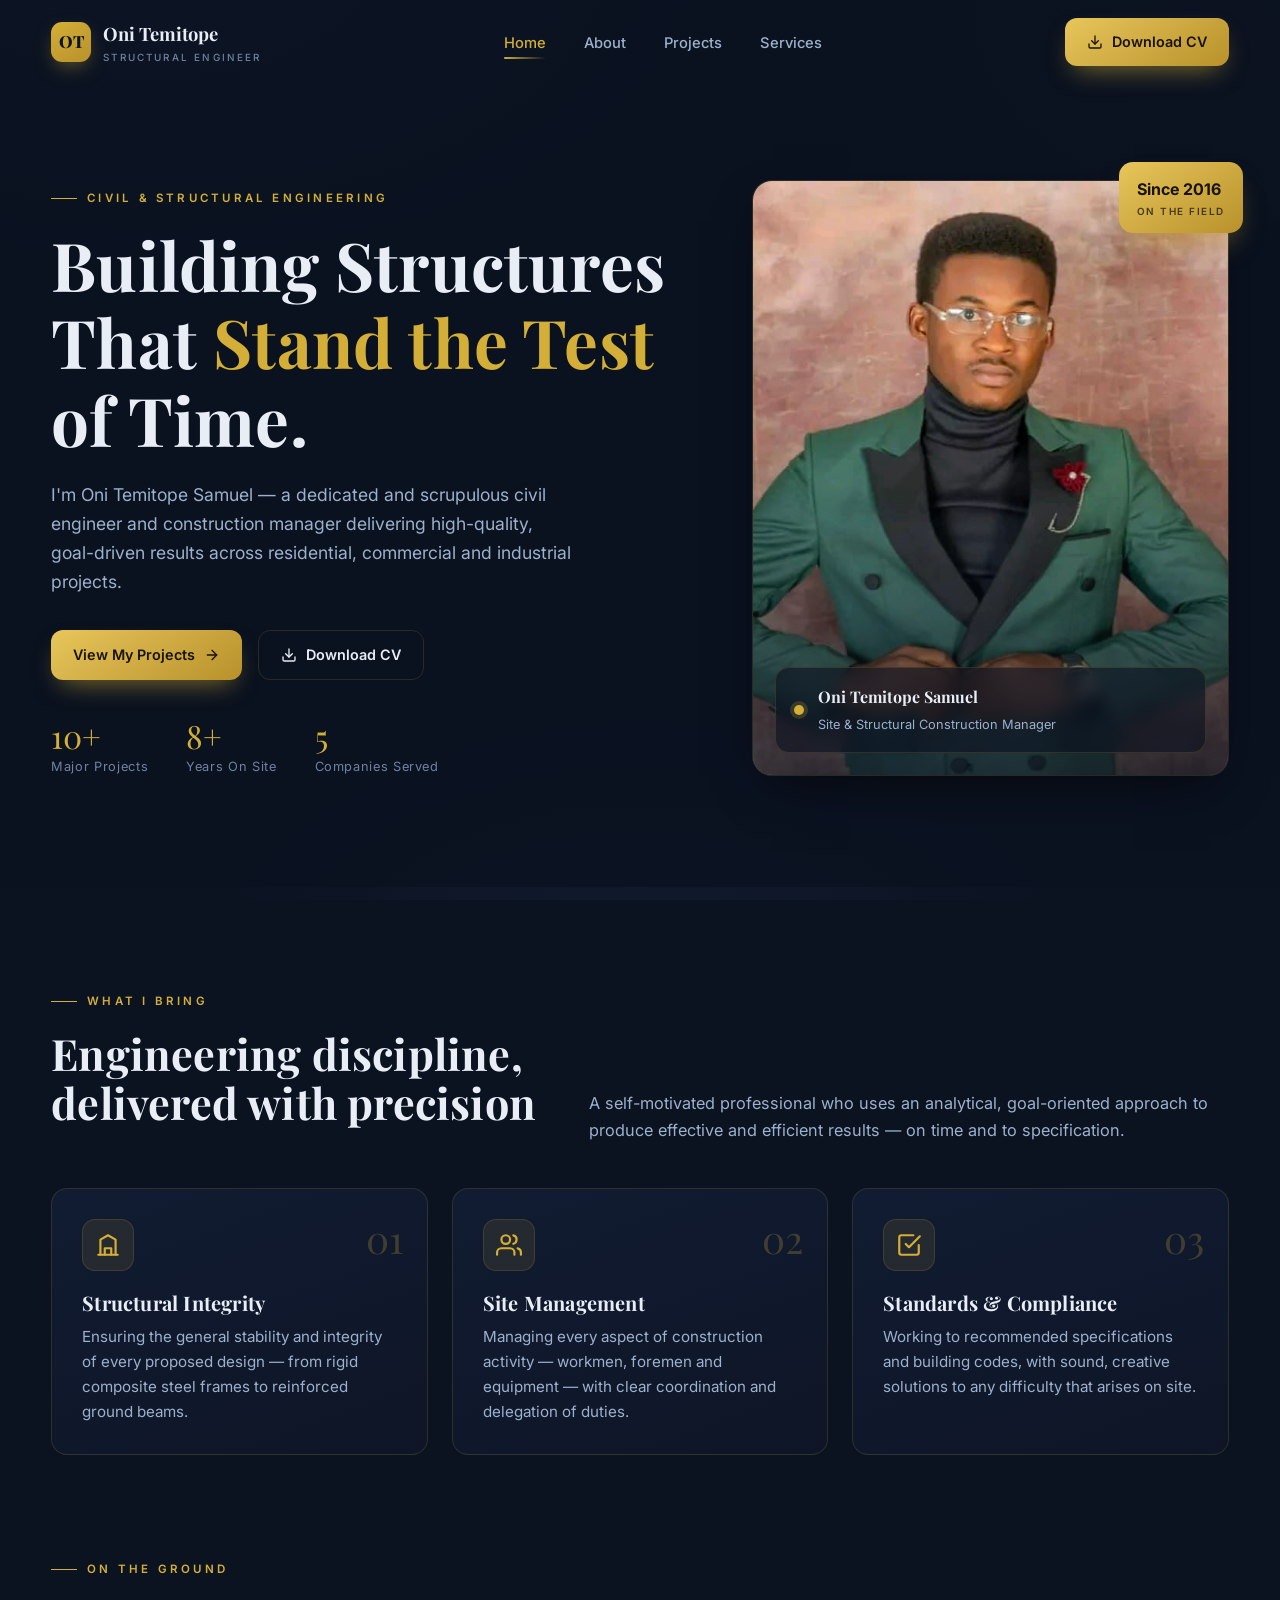
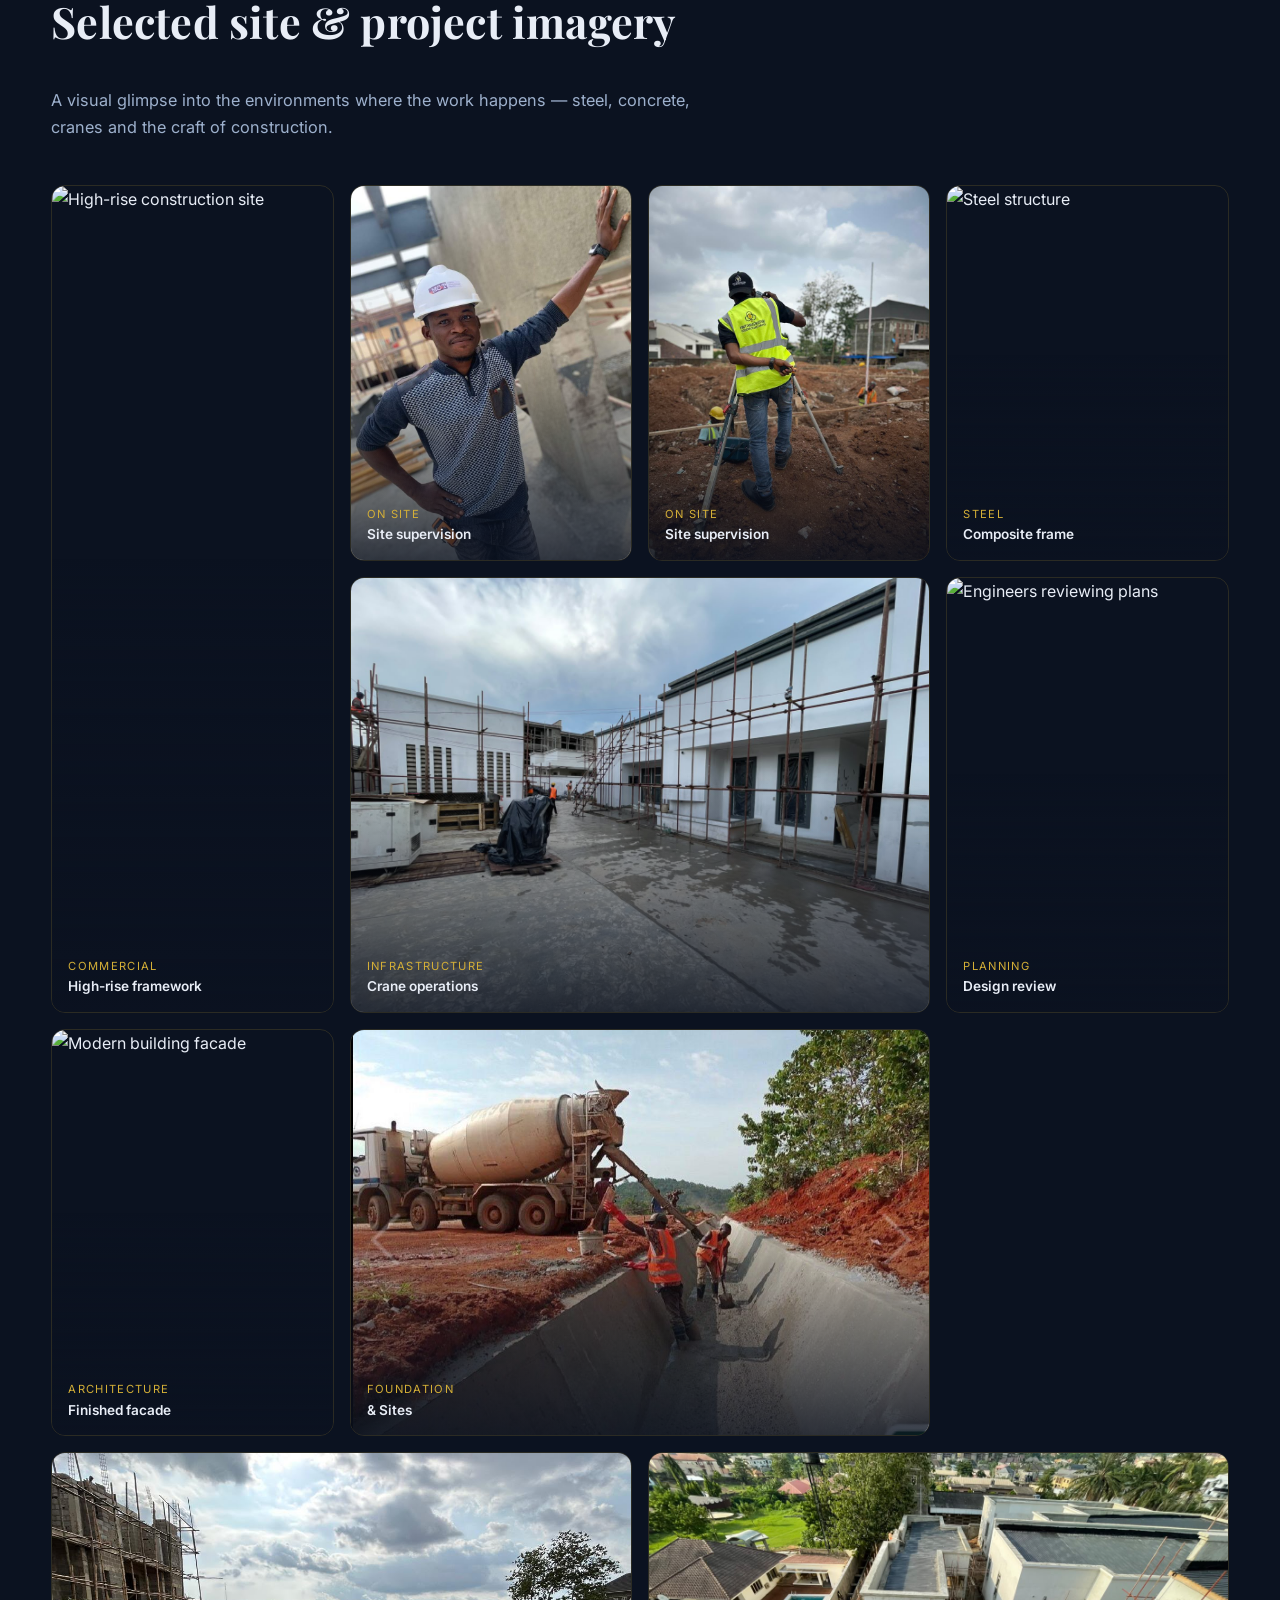
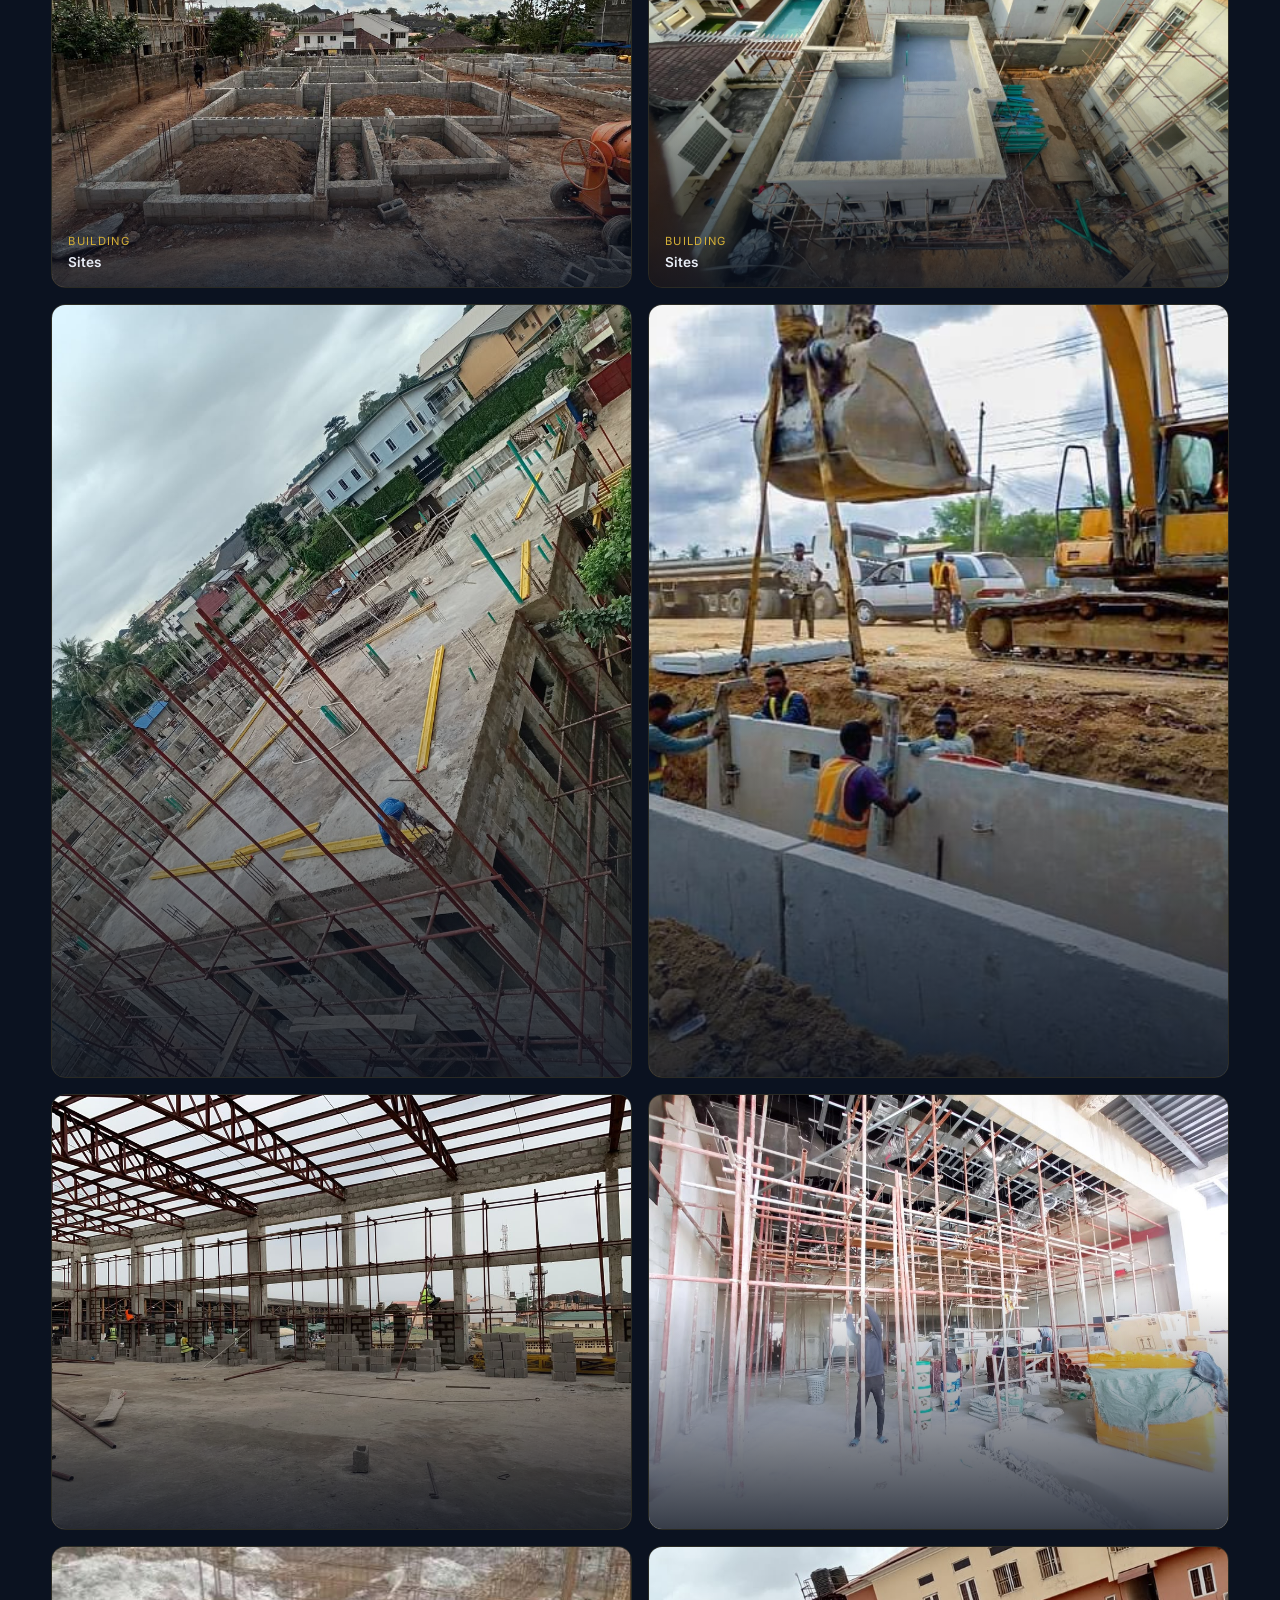
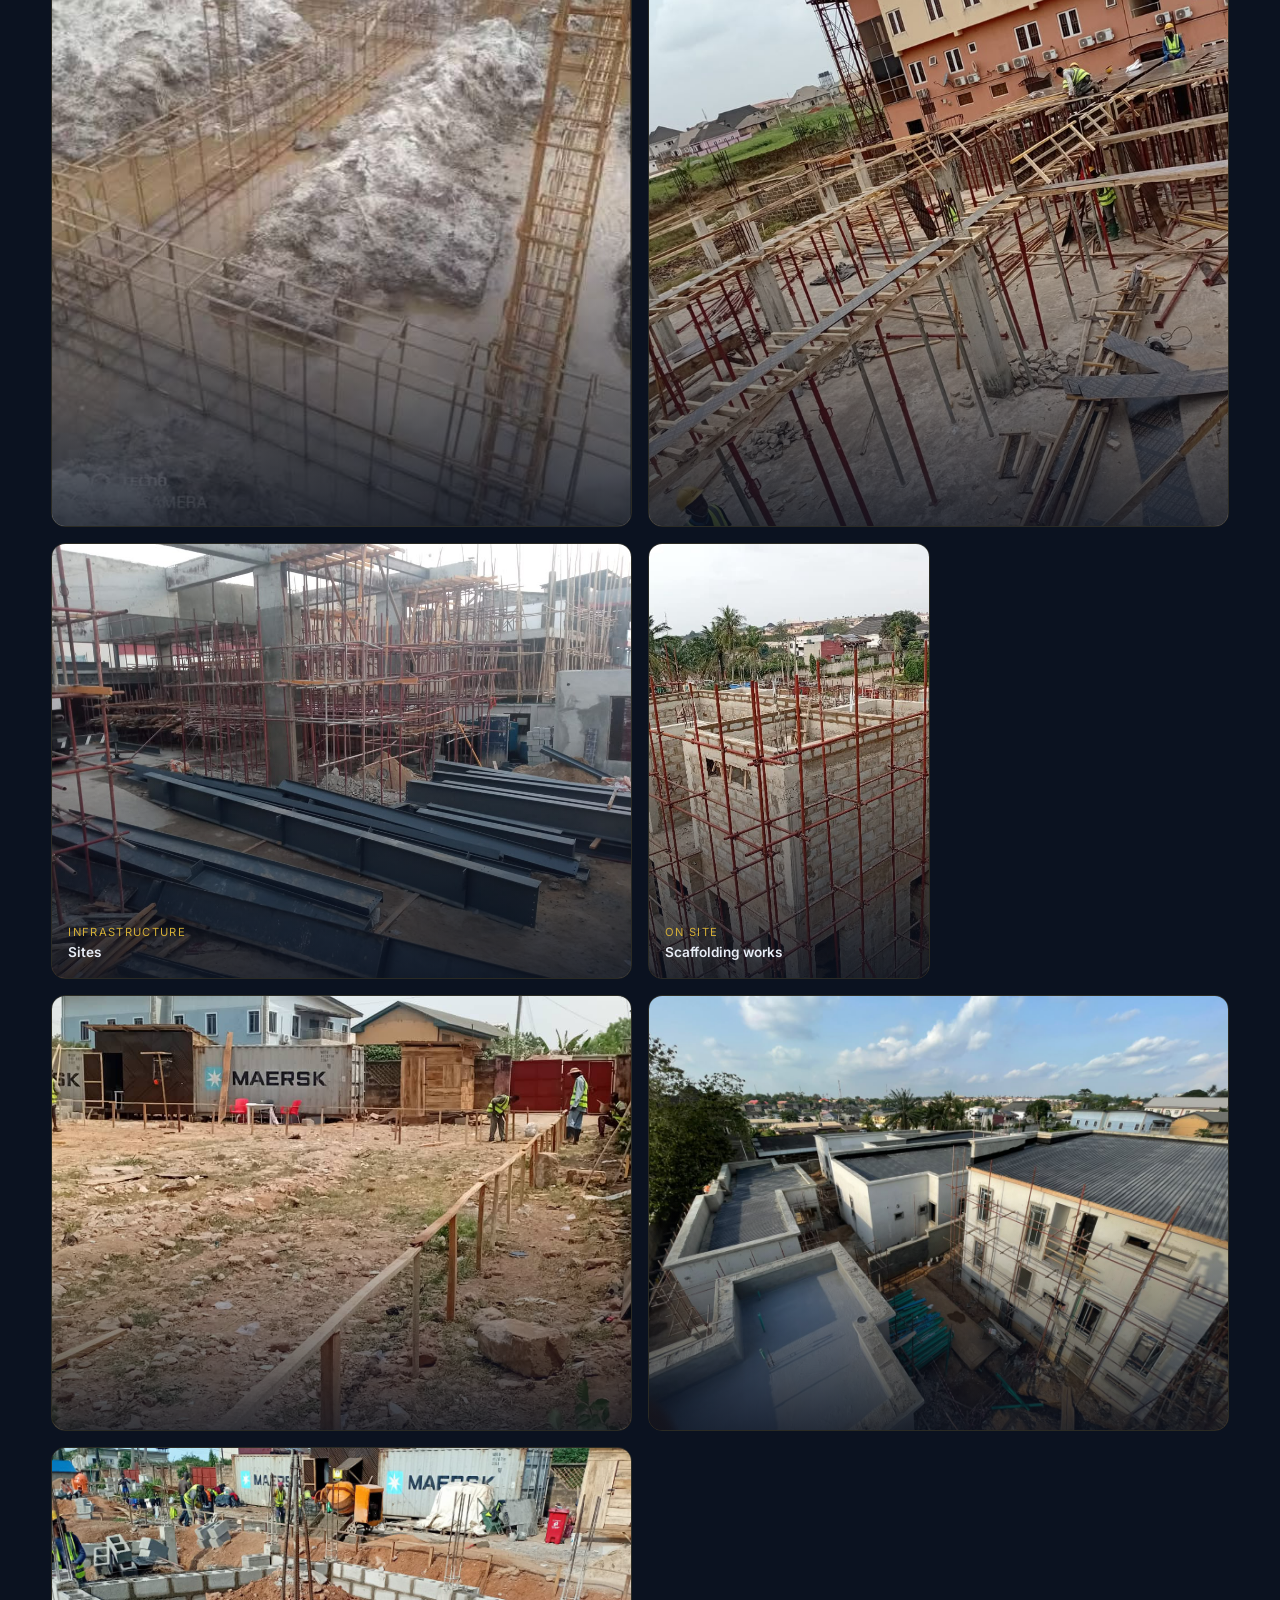
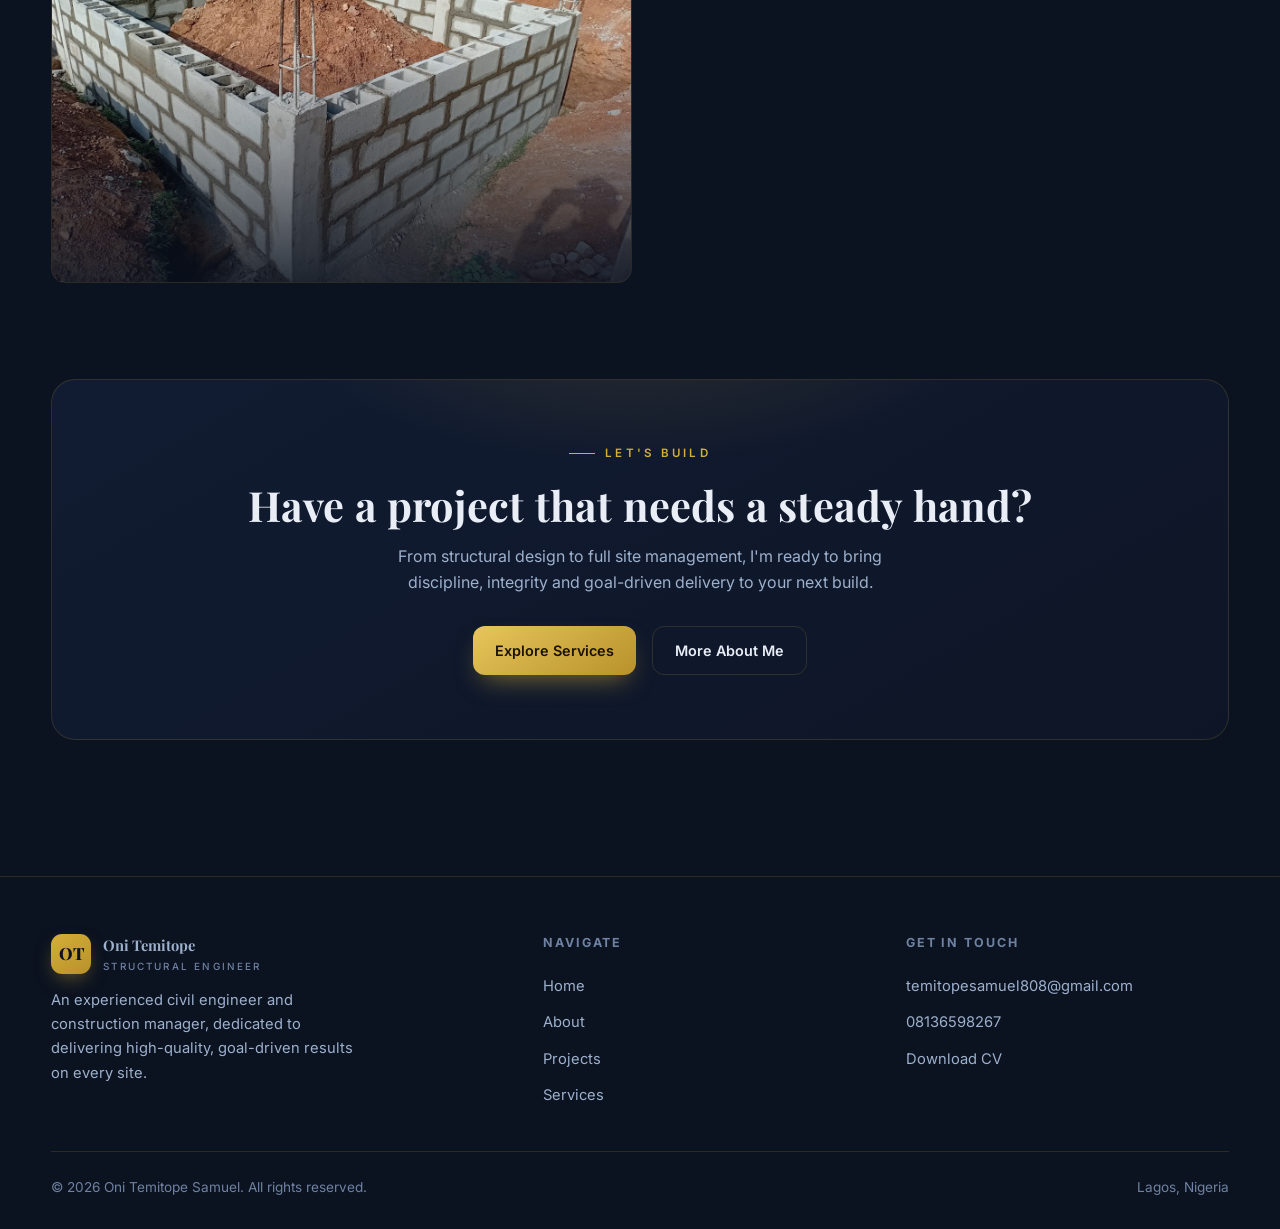
==== commit b99cdff4: "Update project photos" ====
--- a/index.html
+++ b/index.html
@@ -125,6 +125,17 @@
         <img src="https://images.unsplash.com/photo-1503387762-592deb58ef4e?auto=format&fit=crop&w=700&q=80" alt="High-rise construction site">
         <figcaption><small>Commercial</small>High-rise framework</figcaption>
       </figure>
+
+      <figure>
+  <img src="assets/WhatsApp Image 2026-09-20 at 19.59.39.jpeg" alt="Engineer working on site">
+  <figcaption><small>On Site</small>Site supervision</figcaption>
+</figure>
+
+<figure>
+  <img src="assets/WhatsApp Image 2026-09-20 at 19.59.40.jpeg" alt="Engineer working on site">
+  <figcaption><small>On Site</small>Site supervision</figcaption>
+</figure>
+
       <figure>
         <img src="https://images.unsplash.com/photo-1504307651254-35680f356dfd?auto=format&fit=crop&w=700&q=80" alt="Steel structure">
         <figcaption><small>Steel</small>Composite frame</figcaption>
